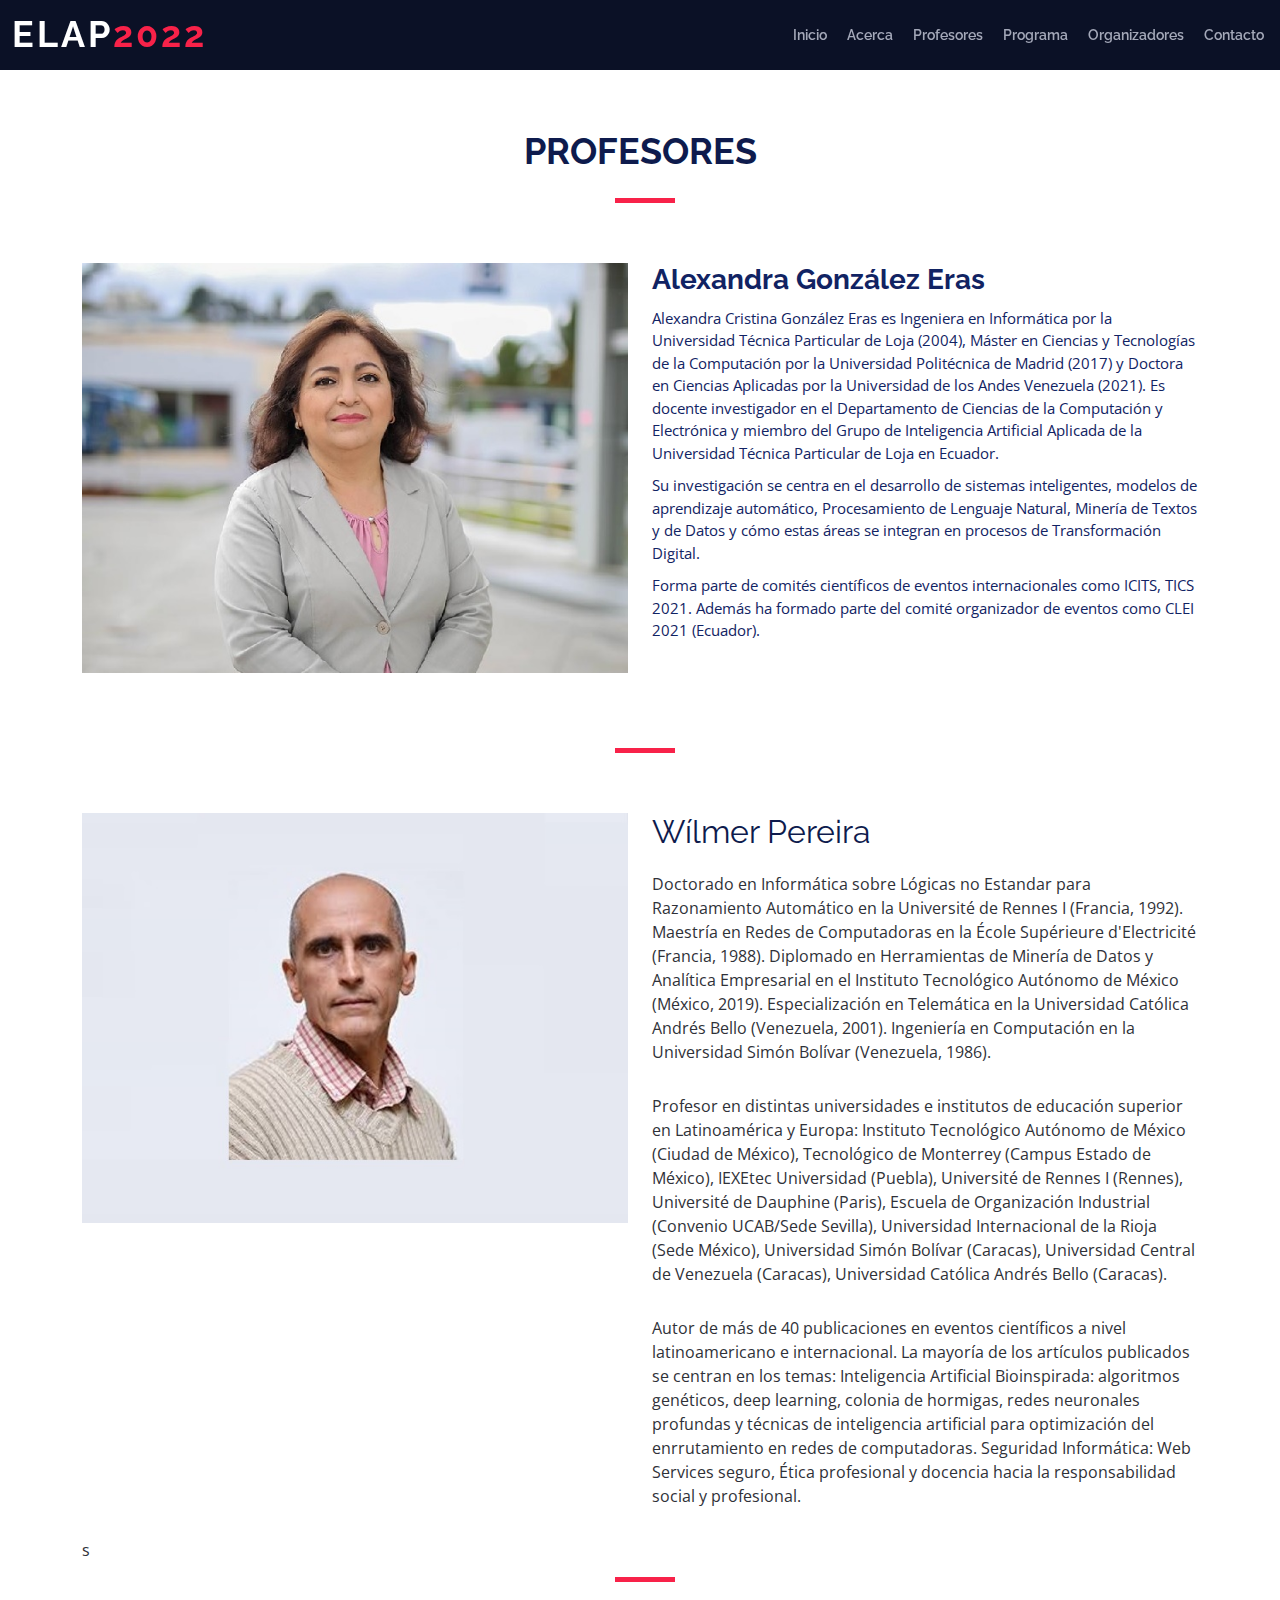
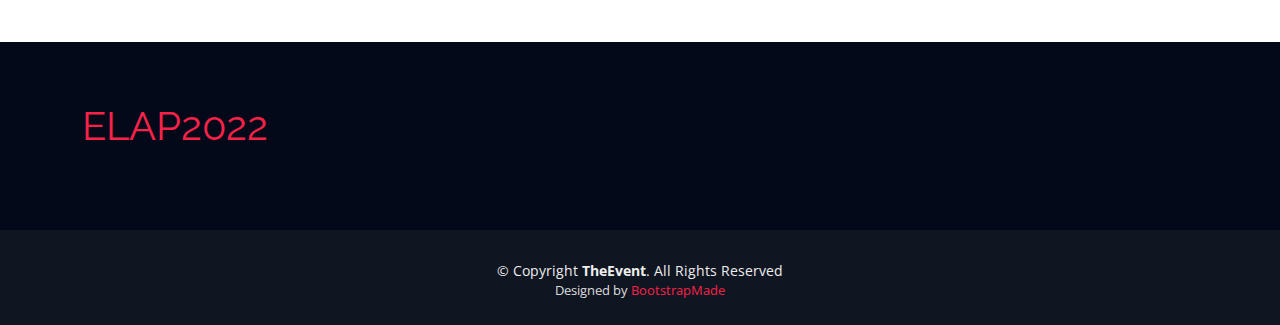
==== speaker-details.html @ 5626034c "Se agregan estilos, informaciones y recursos adicionales para el sitio" ====
<!DOCTYPE html>
<html lang="en">

<head>
  <meta charset="utf-8">
  <meta content="width=device-width, initial-scale=1.0" name="viewport">

  <title>ELAP 2022</title>
  <meta content="" name="description">
  <meta content="" name="keywords">

  <!-- Favicons -->
  <!-- <link href="assets/img/favicon.png" rel="icon">
  <link href="assets/img/apple-touch-icon.png" rel="apple-touch-icon"> -->

  <!-- Google Fonts -->
  <link href="https://fonts.googleapis.com/css?family=Open+Sans:300,300i,400,400i,700,700i|Raleway:300,400,500,700,800" rel="stylesheet">

  <!-- Vendor CSS Files -->
  <link href="assets/vendor/aos/aos.css" rel="stylesheet">
  <link href="assets/vendor/bootstrap/css/bootstrap.min.css" rel="stylesheet">
  <link href="assets/vendor/bootstrap-icons/bootstrap-icons.css" rel="stylesheet">
  <link href="assets/vendor/glightbox/css/glightbox.min.css" rel="stylesheet">
  <link href="assets/vendor/swiper/swiper-bundle.min.css" rel="stylesheet">

  <!-- Template Main CSS File -->
  <link href="assets/css/style.css" rel="stylesheet">

  <!-- =======================================================
  * Template Name: TheEvent - v4.7.0
  * Template URL: https://bootstrapmade.com/theevent-conference-event-bootstrap-template/
  * Author: BootstrapMade.com
  * License: https://bootstrapmade.com/license/
  ======================================================== -->
</head>

<body>

  <!-- ======= Header ======= -->
  <header id="header" class="d-flex align-items-center header-inner">
    <div class="container-fluid container-xxl d-flex align-items-center">

      <div id="logo" class="me-auto">
        <!-- Uncomment below if you prefer to use a text logo -->
        <h1><a href="index.html">ELAP<span>2022</span></a></h1>
        <!-- <a href="index.html" class="scrollto"><img src="assets/img/logo.png" alt="" title=""></a> -->
      </div>

      <nav id="navbar" class="navbar order-last order-lg-0">
        <ul>
          <li><a class="nav-link scrollto " href="index.html#hero">Inicio</a></li>
          <li><a class="nav-link scrollto" href="index.html#about">Acerca</a></li>
          <li><a class="nav-link scrollto" href="index.html#speakers">Profesores</a></li>
          <li><a class="nav-link scrollto" href="index.html#schedule">Programa</a></li>
          <!-- <li><a class="nav-link scrollto" href="#venue">Venue</a></li>
          <li><a class="nav-link scrollto" href="#hotels">Hotels</a></li>
          <li><a class="nav-link scrollto" href="#gallery">Gallery</a></li> -->
          <li><a class="nav-link scrollto" href="index.html#supporters">Organizadores</a></li>
          <!-- <li class="dropdown"><a href="#"><span>Drop Down</span> <i class="bi bi-chevron-down"></i></a>
          <ul>
            <li><a href="#">Drop Down 1</a></li>
            <li class="dropdown"><a href="#"><span>Deep Drop Down</span> <i class="bi bi-chevron-right"></i></a>
              <ul>
                <li><a href="#">Deep Drop Down 1</a></li>
                <li><a href="#">Deep Drop Down 2</a></li>
                <li><a href="#">Deep Drop Down 3</a></li>
                <li><a href="#">Deep Drop Down 4</a></li>
                <li><a href="#">Deep Drop Down 5</a></li>
              </ul>
            </li>
            <li><a href="#">Drop Down 2</a></li>
            <li><a href="#">Drop Down 3</a></li>
            <li><a href="#">Drop Down 4</a></li>
          </ul>
        </li> -->
          <li><a class="nav-link scrollto" href="index.html#contact">Contacto</a></li>
        </ul>
        <i class="bi bi-list mobile-nav-toggle"></i>
      </nav><!-- .navbar -->
      <!-- <a class="buy-tickets scrollto" href="#buy-tickets">Buy Tickets</a> -->

    </div>
  </header><!-- End Header -->

  <main id="main" class="main-page">

    <!-- ======= Speaker Details Sectionn ======= -->
    <section id="speakers-details">
      <div class="container">
        <div class="section-header">
          <h2>Profesores</h2>
          <!-- <p>Praesentium ut qui possimus sapiente nulla.</p> -->
        </div>
      
        <div class="row">
          <div class="col-md-6">
            <img src="assets/img/speakers/1.jpg" alt="Speaker 1" class="img-fluid">
          </div>
          <div class="col-md-6">
            <div class="details">
              <h2>Alexandra González Eras</h2>
              <!-- <div class="social">
                <a href=""><i class="bi bi-twitter"></i></a>
                <a href=""><i class="bi bi-facebook"></i></a>
                <a href=""><i class="bi bi-instagram"></i></a>
                <a href=""><i class="bi bi-linkedin"></i></a>
              </div> -->
              <p>Alexandra Cristina González Eras es Ingeniera en Informática por la Universidad Técnica Particular de Loja (2004), Máster en Ciencias y Tecnologías de la Computación por la Universidad Politécnica de Madrid (2017) y Doctora en Ciencias Aplicadas por la Universidad de los Andes Venezuela (2021). Es docente investigador en el Departamento de Ciencias de la Computación y Electrónica y miembro del Grupo de Inteligencia Artificial Aplicada de la Universidad Técnica Particular de Loja en Ecuador.  </p>

              <p>Su investigación se centra en el desarrollo de sistemas inteligentes, modelos de aprendizaje automático, Procesamiento de Lenguaje Natural, Minería de Textos y de Datos y cómo estas áreas se integran en procesos de Transformación Digital.</p>

              <p>Forma parte de comités científicos de eventos internacionales como ICITS, TICS 2021. Además ha formado parte del comité organizador de eventos como CLEI 2021 (Ecuador).</p>
            </div>
          </div>

        </div>
      </div>

    </section>

    <!-- ======= Speaker Details Sectionn ======= -->
    <section id="speakers-details2">
      <div class="container">
        <div class="section-header">
          <!-- <h2>Profesores</h2> -->
          <!-- <p>Praesentium ut qui possimus sapiente nulla.</p> -->
        </div>

        <div class="row">
          <div class="col-md-6">
            <img src="assets/img/speakers/2.jpg" alt="Speaker 1" class="img-fluid">
          </div>

          <div class="col-md-6">
            <div class="details">
              <h2>Wílmer Pereira</h2>
              <!-- <div class="social">
                <a href=""><i class="bi bi-twitter"></i></a>
                <a href=""><i class="bi bi-facebook"></i></a>
                <a href=""><i class="bi bi-instagram"></i></a>
                <a href=""><i class="bi bi-linkedin"></i></a>
              </div> -->
              <p>Doctorado en Informática sobre Lógicas no Estandar para Razonamiento Automático en la Université de Rennes I (Francia, 1992). Maestría en Redes de Computadoras en la École Supérieure d'Electricité (Francia, 1988). Diplomado en Herramientas de Minería de Datos y Analítica Empresarial en el Instituto Tecnológico Autónomo de México (México, 2019). Especialización en Telemática en la Universidad Católica Andrés Bello (Venezuela, 2001). Ingeniería en Computación en la Universidad Simón Bolívar (Venezuela, 1986). </p>

              <p>Profesor en distintas universidades e institutos de educación superior en Latinoamérica y Europa: Instituto Tecnológico Autónomo de México (Ciudad de México), Tecnológico de Monterrey (Campus Estado de México), IEXEtec Universidad (Puebla), Université de Rennes I (Rennes),  Université de Dauphine (Paris), Escuela de Organización Industrial (Convenio UCAB/Sede Sevilla), Universidad Internacional de la Rioja (Sede México), Universidad Simón Bolívar (Caracas), Universidad Central de Venezuela (Caracas), Universidad Católica Andrés Bello (Caracas).</p>

              <p>Autor de más de 40 publicaciones en eventos científicos a nivel latinoamericano e internacional. La mayoría de los artículos publicados se centran en los temas: Inteligencia Artificial Bioinspirada: algoritmos genéticos, deep learning, colonia de hormigas, redes neuronales profundas y técnicas de inteligencia artificial para optimización del enrrutamiento en redes de computadoras.  Seguridad Informática: Web Services seguro, Ética profesional y docencia hacia la responsabilidad social y profesional.</p>
            </div>
          </div>

        </div>
      </div>

    </section>

    <section id="speakers-details3">
      <div class="container">
        <div class="section-header">s
          <!-- <h2>Profesores</h2> -->
          <!-- <p>Praesentium ut qui possimus sapiente nulla.</p> -->
        </div>
      </div>
    </section>

  </main><!-- End #main -->

  <!-- ======= Footer ======= -->
  <footer id="footer">
    <div class="footer-top">
      <div class="container">
        <div class="row">

          <div class="col-lg-3 col-md-6 footer-info">
            <h1><a href="index.html">ELAP<span>2022</span></a></h1>
            <!-- <p>In alias aperiam. Placeat tempore facere. Officiis voluptate ipsam vel eveniet est dolor et totam porro. Perspiciatis ad omnis fugit molestiae recusandae possimus. Aut consectetur id quis. In inventore consequatur ad voluptate cupiditate debitis accusamus repellat cumque.</p> -->
          </div>

          <!-- <div class="col-lg-3 col-md-6 footer-links">
            <h4>Useful Links</h4>
            <ul>
              <li><i class="bi bi-chevron-right"></i> <a href="#">Home</a></li>
              <li><i class="bi bi-chevron-right"></i> <a href="#">About us</a></li>
              <li><i class="bi bi-chevron-right"></i> <a href="#">Services</a></li>
              <li><i class="bi bi-chevron-right"></i> <a href="#">Terms of service</a></li>
              <li><i class="bi bi-chevron-right"></i> <a href="#">Privacy policy</a></li>
            </ul>
          </div>

          <div class="col-lg-3 col-md-6 footer-links">
            <h4>Useful Links</h4>
            <ul>
              <li><i class="bi bi-chevron-right"></i> <a href="#">Home</a></li>
              <li><i class="bi bi-chevron-right"></i> <a href="#">About us</a></li>
              <li><i class="bi bi-chevron-right"></i> <a href="#">Services</a></li>
              <li><i class="bi bi-chevron-right"></i> <a href="#">Terms of service</a></li>
              <li><i class="bi bi-chevron-right"></i> <a href="#">Privacy policy</a></li>
            </ul>
          </div>

          <div class="col-lg-3 col-md-6 footer-contact">
            <h4>Contact Us</h4>
            <p>
              A108 Adam Street <br>
              New York, NY 535022<br>
              United States <br>
              <strong>Phone:</strong> +1 5589 55488 55<br>
              <strong>Email:</strong> info@example.com<br>
            </p>

            <div class="social-links">
              <a href="#" class="twitter"><i class="bi bi-twitter"></i></a>
              <a href="#" class="facebook"><i class="bi bi-facebook"></i></a>
              <a href="#" class="instagram"><i class="bi bi-instagram"></i></a>
              <a href="#" class="google-plus"><i class="bi bi-instagram"></i></a>
              <a href="#" class="linkedin"><i class="bi bi-linkedin"></i></a>
            </div>

          </div> -->

        </div>
      </div>
    </div>

    <div class="container">
      <div class="copyright">
        &copy; Copyright <strong>TheEvent</strong>. All Rights Reserved
      </div>
      <div class="credits">
        <!--
        All the links in the footer should remain intact.
        You can delete the links only if you purchased the pro version.
        Licensing information: https://bootstrapmade.com/license/
        Purchase the pro version with working PHP/AJAX contact form: https://bootstrapmade.com/buy/?theme=TheEvent
      -->
        Designed by <a href="https://bootstrapmade.com/">BootstrapMade</a>
      </div>
    </div>
  </footer><!-- End  Footer -->

  <a href="#" class="back-to-top d-flex align-items-center justify-content-center"><i class="bi bi-arrow-up-short"></i></a>

  <!-- Vendor JS Files -->
  <script src="assets/vendor/aos/aos.js"></script>
  <script src="assets/vendor/bootstrap/js/bootstrap.bundle.min.js"></script>
  <script src="assets/vendor/glightbox/js/glightbox.min.js"></script>
  <script src="assets/vendor/swiper/swiper-bundle.min.js"></script>
  <script src="assets/vendor/php-email-form/validate.js"></script>

  <!-- Template Main JS File -->
  <script src="assets/js/main.js"></script>

</body>

</html>
---- assets/css/style.css ----
/**
* Template Name: TheEvent - v4.7.0
* Template URL: https://bootstrapmade.com/theevent-conference-event-bootstrap-template/
* Author: BootstrapMade.com
* License: https://bootstrapmade.com/license/
*/

/*--------------------------------------------------------------
# General
--------------------------------------------------------------*/
body {
  background: #fff;
  color: #2f3138;
  font-family: "Open Sans", sans-serif;
}

a {
  color: #f82249;
  text-decoration: none;
  transition: 0.5s;
}

a:hover, a:active, a:focus {
  color: #f8234a;
  outline: none;
  text-decoration: none;
}

p {
  padding: 0;
  margin: 0 0 30px 0;
}

h1, h2, h3, h4, h5, h6 {
  font-family: "Raleway", sans-serif;
  font-weight: 400;
  margin: 0 0 20px 0;
  padding: 0;
  color: #0e1b4d;
}

.main-page {
  margin-top: 70px;
}

/* Prelaoder */
#preloader {
  position: fixed;
  left: 0;
  top: 0;
  z-index: 999;
  width: 100%;
  height: 100%;
  overflow: visible;
  background: #fff url("../img/preloader.svg") no-repeat center center;
}

/*--------------------------------------------------------------
# Back to top button
--------------------------------------------------------------*/
.back-to-top {
  position: fixed;
  visibility: hidden;
  opacity: 0;
  right: 15px;
  bottom: 15px;
  z-index: 996;
  background: #f82249;
  width: 40px;
  height: 40px;
  border-radius: 50px;
  transition: all 0.4s;
}
.back-to-top i {
  font-size: 28px;
  color: #fff;
  line-height: 0;
}
.back-to-top:hover {
  background: #f94a6a;
  color: #fff;
}
.back-to-top.active {
  visibility: visible;
  opacity: 1;
}

/* Sections Header
--------------------------------*/
.section-header {
  margin-bottom: 60px;
  position: relative;
  padding-bottom: 20px;
}
.section-header::before {
  content: "";
  position: absolute;
  display: block;
  width: 60px;
  height: 5px;
  background: #f82249;
  bottom: 0;
  left: calc(50% - 25px);
}
.section-header h2 {
  font-size: 36px;
  text-transform: uppercase;
  text-align: center;
  font-weight: 700;
  margin-bottom: 10px;
}
.section-header p {
  text-align: center;
  padding: 0;
  margin: 0;
  font-size: 18px;
  font-weight: 500;
  color: #9195a2;
}

.section-with-bg {
  background-color: #f6f7fd;
}

/*--------------------------------------------------------------
# Header
--------------------------------------------------------------*/
#header {
  height: 90px;
  position: fixed;
  left: 0;
  top: 0;
  right: 0;
  transition: all 0.5s;
  z-index: 997;
}
#header.header-scrolled, #header.header-inner {
  background: rgba(6, 12, 34, 0.98);
  height: 70px;
}
#header #logo h1 {
  font-size: 36px;
  margin: 0;
  font-family: "Raleway", sans-serif;
  font-weight: 700;
  letter-spacing: 3px;
  text-transform: uppercase;
}
#header #logo h1 span {
  color: #f82249;
}
#header #logo h1 a, #header #logo h1 a:hover {
  color: #fff;
}
#header #logo img {
  padding: 0;
  margin: 0;
  max-height: 40px;
}
@media (max-width: 992px) {
  #header #logo img {
    max-height: 30px;
  }
}

/*--------------------------------------------------------------
# Buy Tickets
--------------------------------------------------------------*/
.buy-tickets {
  color: #fff;
  background: #f82249;
  padding: 7px 22px;
  margin: 0 0 0 15px;
  border-radius: 50px;
  border: 2px solid #f82249;
  transition: all ease-in-out 0.3s;
  font-weight: 500;
  line-height: 1;
  font-size: 13px;
  white-space: nowrap;
}
.buy-tickets:hover {
  background: none;
  color: #fff;
}
.buy-tickets:focus {
  color: #fff;
}
@media (max-width: 992px) {
  .buy-tickets {
    margin: 0 15px 0 0;
  }
}

/*--------------------------------------------------------------
# Navigation Menu
--------------------------------------------------------------*/
/**
* Desktop Navigation 
*/
.navbar {
  padding: 0;
}
.navbar ul {
  margin: 0;
  padding: 0;
  display: flex;
  list-style: none;
  align-items: center;
}
.navbar li {
  position: relative;
}
.navbar > ul > li {
  white-space: nowrap;
  padding: 10px 0 10px 12px;
}
.navbar a, .navbar a:focus {
  display: flex;
  align-items: center;
  justify-content: space-between;
  color: rgba(202, 206, 221, 0.8);
  font-family: "Raleway", sans-serif;
  font-weight: 600;
  font-size: 14px;
  white-space: nowrap;
  transition: 0.3s;
  position: relative;
  padding: 6px 4px;
}
.navbar a i, .navbar a:focus i {
  font-size: 12px;
  line-height: 0;
  margin-left: 5px;
}
.navbar > ul > li > a:before {
  content: "";
  position: absolute;
  width: 0;
  height: 2px;
  bottom: -6px;
  left: 0;
  background-color: #f82249;
  visibility: hidden;
  transition: all 0.3s ease-in-out 0s;
}
.navbar a:hover:before, .navbar li:hover > a:before, .navbar .active:before {
  visibility: visible;
  width: 100%;
}
.navbar a:hover, .navbar .active, .navbar .active:focus, .navbar li:hover > a {
  color: #fff;
}
.navbar .dropdown ul {
  display: block;
  position: absolute;
  left: 12px;
  top: calc(100% + 30px);
  margin: 0;
  padding: 10px 0;
  z-index: 99;
  opacity: 0;
  visibility: hidden;
  background: #fff;
  box-shadow: 0px 0px 30px rgba(127, 137, 161, 0.25);
  transition: 0.3s;
}
.navbar .dropdown ul li {
  min-width: 200px;
}
.navbar .dropdown ul a {
  padding: 10px 20px;
  font-size: 14px;
  text-transform: none;
  color: #060c22;
}
.navbar .dropdown ul a i {
  font-size: 12px;
}
.navbar .dropdown ul a:hover, .navbar .dropdown ul .active:hover, .navbar .dropdown ul li:hover > a {
  color: #f82249;
}
.navbar .dropdown:hover > ul {
  opacity: 1;
  top: 100%;
  visibility: visible;
}
.navbar .dropdown .dropdown ul {
  top: 0;
  left: calc(100% - 30px);
  visibility: hidden;
}
.navbar .dropdown .dropdown:hover > ul {
  opacity: 1;
  top: 0;
  left: 100%;
  visibility: visible;
}
@media (max-width: 1366px) {
  .navbar .dropdown .dropdown ul {
    left: -90%;
  }
  .navbar .dropdown .dropdown:hover > ul {
    left: -100%;
  }
}

/**
* Mobile Navigation 
*/
.mobile-nav-toggle {
  color: #fff;
  font-size: 28px;
  cursor: pointer;
  display: none;
  line-height: 0;
  transition: 0.5s;
}

@media (max-width: 991px) {
  .mobile-nav-toggle {
    display: block;
  }

  .navbar ul {
    display: none;
  }
}
.navbar-mobile {
  position: fixed;
  overflow: hidden;
  top: 0;
  right: 0;
  left: 0;
  bottom: 0;
  background: rgba(0, 0, 0, 0.9);
  transition: 0.3s;
  z-index: 999;
}
.navbar-mobile .mobile-nav-toggle {
  position: absolute;
  top: 15px;
  right: 15px;
}
.navbar-mobile ul {
  display: block;
  position: absolute;
  top: 55px;
  right: 15px;
  bottom: 15px;
  left: 15px;
  padding: 10px 0;
  background-color: #fff;
  overflow-y: auto;
  transition: 0.3s;
}
.navbar-mobile > ul > li {
  padding: 0;
}
.navbar-mobile a:hover:before, .navbar-mobile li:hover > a:before, .navbar-mobile .active:before {
  visibility: hidden;
}
.navbar-mobile a, .navbar-mobile a:focus {
  padding: 10px 20px;
  font-size: 15px;
  color: #060c22;
}
.navbar-mobile a:hover, .navbar-mobile .active, .navbar-mobile li:hover > a {
  color: #f82249;
}
.navbar-mobile .getstarted, .navbar-mobile .getstarted:focus {
  margin: 15px;
}
.navbar-mobile .dropdown ul {
  position: static;
  display: none;
  margin: 10px 20px;
  padding: 10px 0;
  z-index: 99;
  opacity: 1;
  visibility: visible;
  background: #fff;
  box-shadow: 0px 0px 30px rgba(127, 137, 161, 0.25);
}
.navbar-mobile .dropdown ul li {
  min-width: 200px;
}
.navbar-mobile .dropdown ul a {
  padding: 10px 20px;
}
.navbar-mobile .dropdown ul a i {
  font-size: 12px;
}
.navbar-mobile .dropdown ul a:hover, .navbar-mobile .dropdown ul .active:hover, .navbar-mobile .dropdown ul li:hover > a {
  color: #f82249;
}
.navbar-mobile .dropdown > .dropdown-active {
  display: block;
}

/*--------------------------------------------------------------
# Hero Section
--------------------------------------------------------------*/
#hero {
  width: 100%;
  height: 100vh;
  background: url(../img/hero-bg.jpg) top center;
  background-size: cover;
  overflow: hidden;
  position: relative;
}
@media (min-width: 1024px) {
  #hero {
    background-attachment: fixed;
  }
}
#hero:before {
  content: "";
  background: rgba(6, 12, 34, 0.8);
  position: absolute;
  bottom: 0;
  top: 0;
  left: 0;
  right: 0;
}
#hero .hero-container {
  position: absolute;
  bottom: 0;
  left: 0;
  top: 90px;
  right: 0;
  display: flex;
  justify-content: center;
  align-items: center;
  flex-direction: column;
  text-align: center;
  padding: 0 15px;
}
@media (max-width: 991px) {
  #hero .hero-container {
    top: 70px;
  }
}
#hero h1 {
  color: #fff;
  font-family: "Raleway", sans-serif;
  font-size: 56px;
  font-weight: 600;
  text-transform: uppercase;
}
#hero h1 span {
  color: #f82249;
}
@media (max-width: 991px) {
  #hero h1 {
    font-size: 34px;
  }
}
#hero p {
  color: #ebebeb;
  font-weight: 700;
  font-size: 20px;
}
@media (max-width: 991px) {
  #hero p {
    font-size: 16px;
  }
}
#hero .play-btn {
  width: 94px;
  height: 94px;
  background: radial-gradient(#f82249 50%, rgba(101, 111, 150, 0.15) 52%);
  border-radius: 50%;
  display: block;
  position: relative;
  overflow: hidden;
}
#hero .play-btn::after {
  content: "";
  position: absolute;
  left: 50%;
  top: 50%;
  transform: translateX(-40%) translateY(-50%);
  width: 0;
  height: 0;
  border-top: 10px solid transparent;
  border-bottom: 10px solid transparent;
  border-left: 15px solid #fff;
  z-index: 100;
  transition: all 400ms cubic-bezier(0.55, 0.055, 0.675, 0.19);
}
#hero .play-btn:before {
  content: "";
  position: absolute;
  width: 120px;
  height: 120px;
  -webkit-animation-delay: 0s;
  animation-delay: 0s;
  -webkit-animation: pulsate-btn 2s;
  animation: pulsate-btn 2s;
  -webkit-animation-direction: forwards;
  animation-direction: forwards;
  -webkit-animation-iteration-count: infinite;
  animation-iteration-count: infinite;
  -webkit-animation-timing-function: steps;
  animation-timing-function: steps;
  opacity: 1;
  border-radius: 50%;
  border: 2px solid rgba(163, 163, 163, 0.4);
  top: -15%;
  left: -15%;
  background: rgba(198, 16, 0, 0);
}
#hero .play-btn:hover::after {
  border-left: 15px solid #f82249;
  transform: scale(20);
}
#hero .play-btn:hover::before {
  content: "";
  position: absolute;
  left: 50%;
  top: 50%;
  transform: translateX(-40%) translateY(-50%);
  width: 0;
  height: 0;
  border: none;
  border-top: 10px solid transparent;
  border-bottom: 10px solid transparent;
  border-left: 15px solid #fff;
  z-index: 200;
  -webkit-animation: none;
  animation: none;
  border-radius: 0;
}
#hero .about-btn {
  font-family: "Raleway", sans-serif;
  font-weight: 500;
  font-size: 14px;
  letter-spacing: 1px;
  display: inline-block;
  padding: 12px 32px;
  border-radius: 50px;
  transition: 0.5s;
  line-height: 1;
  margin: 10px;
  color: #fff;
  -webkit-animation-delay: 0.8s;
  animation-delay: 0.8s;
  border: 2px solid #f82249;
}
#hero .about-btn:hover {
  background: #f82249;
  color: #fff;
}

@-webkit-keyframes pulsate-btn {
  0% {
    transform: scale(0.6, 0.6);
    opacity: 1;
  }
  100% {
    transform: scale(1, 1);
    opacity: 0;
  }
}

@keyframes pulsate-btn {
  0% {
    transform: scale(0.6, 0.6);
    opacity: 1;
  }
  100% {
    transform: scale(1, 1);
    opacity: 0;
  }
}
/*--------------------------------------------------------------
# About Section
--------------------------------------------------------------*/
#about {
  background: url("../img/about-bg.jpg");
  background-size: cover;
  overflow: hidden;
  position: relative;
  color: #fff;
  padding: 60px 0 40px 0;
}
@media (min-width: 1024px) {
  #about {
    background-attachment: fixed;
  }
}
#about:before {
  content: "";
  background: rgba(13, 20, 41, 0.8);
  position: absolute;
  bottom: 0;
  top: 0;
  left: 0;
  right: 0;
}
#about h2 {
  font-size: 36px;
  font-weight: bold;
  margin-bottom: 10px;
  color: #fff;
}
#about h3 {
  font-size: 18px;
  font-weight: bold;
  text-transform: uppercase;
  margin-bottom: 10px;
  color: #fff;
}
#about p {
  font-size: 14px;
  margin-bottom: 20px;
  color: #fff;
}

/*--------------------------------------------------------------
# Speakers Section
--------------------------------------------------------------*/
#speakers {
  padding: 60px 0 30px 0;
}
#speakers .speaker {
  position: relative;
  overflow: hidden;
  margin-bottom: 30px;
}
#speakers .speaker .details {
  background: rgba(6, 12, 34, 0.76);
  position: absolute;
  left: 0;
  bottom: -40px;
  right: 0;
  text-align: center;
  padding-top: 10px;
  transition: all 300ms cubic-bezier(0.645, 0.045, 0.355, 1);
}
#speakers .speaker .details h3 {
  color: #fff;
  font-size: 22px;
  font-weight: 600;
  margin-bottom: 5px;
}
#speakers .speaker .details p {
  color: #fff;
  font-size: 15px;
  margin-bottom: 10px;
  font-style: italic;
}
#speakers .speaker .details .social {
  height: 40px;
}
#speakers .speaker .details .social i {
  line-height: 0;
  margin: 0 2px;
}
#speakers .speaker .details a {
  color: #fff;
}
#speakers .speaker .details a:hover {
  color: #f82249;
}
#speakers .speaker:hover .details {
  bottom: 0;
}

#speakers-details {
  padding: 60px 0;
}
#speakers-details .details h2 {
  color: #112363;
  font-size: 28px;
  font-weight: 700;
  margin-bottom: 10px;
}
#speakers-details .details .social {
  margin-bottom: 15px;
}
#speakers-details .details .social a {
  background: #e9edfb;
  color: #112363;
  line-height: 1;
  display: inline-block;
  text-align: center;
  border-radius: 50%;
  width: 36px;
  height: 36px;
  display: inline-flex;
  align-items: center;
  justify-content: center;
}
#speakers-details .details .social a:hover {
  background: #f82249;
  color: #fff;
}
#speakers-details .details .social a i {
  font-size: 16px;
  line-height: 0;
}
#speakers-details .details p {
  color: #112363;
  font-size: 15px;
  margin-bottom: 10px;
}

/*--------------------------------------------------------------
# Schedule Section
--------------------------------------------------------------*/
#schedule {
  padding: 60px 0 60px 0;
}
#schedule .nav-tabs {
  text-align: center;
  margin: auto;
  display: block;
  border-bottom: 0;
  margin-bottom: 30px;
}
#schedule .nav-tabs li {
  display: inline-block;
  margin-bottom: 0;
}
#schedule .nav-tabs a {
  border: none;
  border-radius: 50px;
  font-weight: 600;
  background-color: #0e1b4d;
  color: #fff;
  padding: 10px 50px;
}
@media (max-width: 991px) {
  #schedule .nav-tabs a {
    padding: 8px 25px;
  }
}
@media (max-width: 767px) {
  #schedule .nav-tabs a {
    padding: 8px 20px;
  }
}
@media (max-width: 480px) {
  #schedule .nav-tabs a {
    padding: 8px 15px;
  }
}
#schedule .nav-tabs a.active {
  background-color: #f82249;
  color: #fff;
}
#schedule .sub-heading {
  text-align: center;
  font-size: 18px;
  font-style: italic;
  margin: 0 auto 30px auto;
}
@media (min-width: 991px) {
  #schedule .sub-heading {
    width: 75%;
  }
}
#schedule .tab-pane {
  transition: ease-in-out 0.2s;
}
#schedule .schedule-item {
  border-bottom: 1px solid #cad4f6;
  padding-top: 15px;
  padding-bottom: 15px;
  transition: background-color ease-in-out 0.3s;
}
#schedule .schedule-item:hover {
  background-color: #fff;
}
#schedule .schedule-item time {
  padding-bottom: 5px;
  display: inline-block;
}
#schedule .schedule-item .speaker {
  width: 60px;
  height: 60px;
  overflow: hidden;
  border-radius: 50%;
  float: left;
  margin: 0 10px 10px 0;
}
#schedule .schedule-item .speaker img {
  height: 100%;
  transform: translateX(-50%);
  margin-left: 50%;
  transition: all ease-in-out 0.3s;
}
#schedule .schedule-item h4 {
  font-size: 18px;
  font-weight: 600;
  margin-bottom: 5px;
}
#schedule .schedule-item h4 span {
  font-style: italic;
  color: #19328e;
  font-weight: normal;
  font-size: 16px;
}
#schedule .schedule-item p {
  font-style: italic;
  color: #152b79;
  margin-bottom: 0;
}

/*--------------------------------------------------------------
# Venue Section
--------------------------------------------------------------*/
#venue {
  padding: 60px 0;
}
#venue .container-fluid {
  margin-bottom: 3px;
}
#venue .venue-map iframe {
  width: 100%;
  height: 100%;
  min-height: 300px;
}
#venue .venue-info {
  background: url("../img/venue-info-bg.jpg") top center no-repeat;
  background-size: cover;
  position: relative;
  padding-top: 60px;
  padding-bottom: 60px;
}
#venue .venue-info:before {
  content: "";
  background: rgba(13, 20, 41, 0.8);
  position: absolute;
  bottom: 0;
  top: 0;
  left: 0;
  right: 0;
}
#venue .venue-info h3 {
  font-size: 36px;
  font-weight: 700;
  color: #fff;
}
@media (max-width: 574px) {
  #venue .venue-info h3 {
    font-size: 24px;
  }
}
#venue .venue-info p {
  color: #fff;
  margin-bottom: 0;
}
#venue .venue-gallery-container {
  padding-right: 12px;
}
#venue .venue-gallery {
  overflow: hidden;
  border-right: 3px solid #fff;
  border-bottom: 3px solid #fff;
}
#venue .venue-gallery img {
  transition: all ease-in-out 0.4s;
}
#venue .venue-gallery:hover img {
  transform: scale(1.1);
}

/*--------------------------------------------------------------
# Hotels Section
--------------------------------------------------------------*/
#hotels {
  padding: 60px 0;
}
#hotels .hotel {
  border: 1px solid #e0e5fa;
  background: #fff;
  margin-bottom: 30px;
}
#hotels .hotel:hover .hotel-img img {
  transform: scale(1.1);
}
#hotels .hotel-img {
  overflow: hidden;
  margin-bottom: 15px;
}
#hotels .hotel-img img {
  transition: 0.3s ease-in-out;
}
#hotels h3 {
  font-weight: 600;
  font-size: 20px;
  margin-bottom: 5px;
  padding: 0 20px;
}
#hotels a {
  color: #152b79;
}
#hotels a:hover {
  color: #f82249;
}
#hotels .stars {
  padding: 0 20px;
  margin-bottom: 5px;
}
#hotels .stars i {
  color: #ffc31d;
}
#hotels p {
  padding: 0 20px;
  margin-bottom: 20px;
  color: #060c22;
  font-style: italic;
  font-size: 15px;
}

/*--------------------------------------------------------------
# Gallery Section
--------------------------------------------------------------*/
#gallery {
  padding: 60px;
  overflow: hidden;
}
#gallery .swiper-pagination {
  margin-top: 20px;
  position: relative;
}
#gallery .swiper-pagination .swiper-pagination-bullet {
  width: 12px;
  height: 12px;
  background-color: #fff;
  opacity: 1;
  border: 1px solid #f82249;
}
#gallery .swiper-pagination .swiper-pagination-bullet-active {
  background-color: #f82249;
}
#gallery .swiper-slide-active {
  text-align: center;
}
@media (min-width: 992px) {
  #gallery .swiper-wrapper {
    padding: 40px 0;
  }
  #gallery .swiper-slide-active {
    border: 5px solid #f82249;
    padding: 4px;
    background: #fff;
    z-index: 1;
    transform: scale(1.15);
    margin-top: 6px;
  }
}

/*--------------------------------------------------------------
# Sponsors Section
--------------------------------------------------------------*/
#supporters {
  padding: 60px 0;
}
#supporters .supporters-wrap {
  border-top: 1px solid #e0e5fa;
  border-left: 1px solid #e0e5fa;
  margin-bottom: 30px;
}
#supporters .supporter-logo {
  padding: 30px;
  display: flex;
  justify-content: center;
  align-items: center;
  border-right: 1px solid #e0e5fa;
  border-bottom: 1px solid #e0e5fa;
  overflow: hidden;
  background: rgba(255, 255, 255, 0.5);
  height: 160px;
}
#supporters .supporter-logo:hover img {
  transform: scale(1.2);
}
#supporters img {
  transition: all 0.4s ease-in-out;
}

/*--------------------------------------------------------------
# F.A.Q Section
--------------------------------------------------------------*/
#faq {
  padding: 60px 0;
}
#faq .faq-list {
  padding: 0;
  list-style: none;
}
#faq .faq-list li {
  border-bottom: 1px solid #e9eaed;
  margin-bottom: 20px;
  padding-bottom: 20px;
}
#faq .faq-list .question {
  display: block;
  position: relative;
  font-family: #f82249;
  font-size: 18px;
  line-height: 24px;
  font-weight: 400;
  padding-left: 25px;
  cursor: pointer;
  color: #e0072f;
  transition: 0.3s;
}
#faq .faq-list i {
  font-size: 16px;
  position: absolute;
  left: 0;
  top: -2px;
}
#faq .faq-list p {
  margin-bottom: 0;
  padding: 10px 0 0 25px;
}
#faq .faq-list .icon-show {
  display: none;
}
#faq .faq-list .collapsed {
  color: black;
}
#faq .faq-list .collapsed:hover {
  color: #f82249;
}
#faq .faq-list .collapsed .icon-show {
  display: inline-block;
  transition: 0.6s;
}
#faq .faq-list .collapsed .icon-close {
  display: none;
  transition: 0.6s;
}

/*--------------------------------------------------------------
# Subscribe Section
--------------------------------------------------------------*/
#subscribe {
  padding: 60px;
  background: url(../img/subscribe-bg.jpg) center center no-repeat;
  background-size: cover;
  overflow: hidden;
  position: relative;
}
#subscribe:before {
  content: "";
  background: rgba(6, 12, 34, 0.6);
  position: absolute;
  bottom: 0;
  top: 0;
  left: 0;
  right: 0;
}
@media (min-width: 1024px) {
  #subscribe {
    background-attachment: fixed;
  }
}
#subscribe .section-header h2, #subscribe p {
  color: #fff;
}
#subscribe input {
  background: #fff;
  color: #060c22;
  border: 0;
  outline: none;
  margin: 0;
  padding: 9px 20px;
  border-radius: 50px;
  font-size: 14px;
}
@media (min-width: 767px) {
  #subscribe input {
    min-width: 400px;
  }
}
#subscribe button {
  border: 0;
  padding: 9px 25px;
  cursor: pointer;
  background: #f82249;
  color: #fff;
  transition: all 0.3s ease;
  outline: none;
  font-size: 14px;
  border-radius: 50px;
}
#subscribe button:hover {
  background: #e0072f;
}
@media (max-width: 460px) {
  #subscribe button {
    margin-top: 10px;
  }
}

/*--------------------------------------------------------------
# Buy Tickets Section
--------------------------------------------------------------*/
#buy-tickets {
  padding: 60px 0;
}
#buy-tickets .card {
  border: none;
  border-radius: 5px;
  transition: all 0.3s ease-in-out;
  box-shadow: 0 10px 25px 0 rgba(6, 12, 34, 0.1);
}
#buy-tickets .card:hover {
  box-shadow: 0 10px 35px 0 rgba(6, 12, 34, 0.2);
}
#buy-tickets .card hr {
  margin: 25px 0;
}
#buy-tickets .card .card-title {
  margin: 10px 0;
  font-size: 14px;
  letter-spacing: 1px;
  font-weight: bold;
}
#buy-tickets .card .card-price {
  font-size: 48px;
  margin: 0;
}
#buy-tickets .card ul li {
  margin-bottom: 20px;
}
#buy-tickets .card .text-muted {
  opacity: 0.7;
}
#buy-tickets .card .btn {
  font-size: 15px;
  border-radius: 50px;
  padding: 10px 40px;
  transition: all 0.2s;
  background-color: #f82249;
  border: 0;
  color: #fff;
}
#buy-tickets .card .btn:hover {
  background-color: #e0072f;
}
#buy-tickets #buy-ticket-modal input, #buy-tickets #buy-ticket-modal select {
  border-radius: 0;
}
#buy-tickets #buy-ticket-modal .btn {
  font-size: 15px;
  border-radius: 50px;
  padding: 10px 40px;
  transition: all 0.2s;
  background-color: #f82249;
  border: 0;
  color: #fff;
}
#buy-tickets #buy-ticket-modal .btn:hover {
  background-color: #e0072f;
}

/*--------------------------------------------------------------
# Contact Section
--------------------------------------------------------------*/
#contact {
  padding: 60px 0;
}
#contact .contact-info {
  margin-bottom: 20px;
  text-align: center;
}
#contact .contact-info i {
  font-size: 48px;
  display: inline-block;
  margin-bottom: 10px;
  color: #f82249;
}
#contact .contact-info address, #contact .contact-info p {
  margin-bottom: 0;
  color: #112363;
}
#contact .contact-info h3 {
  font-size: 18px;
  margin-bottom: 15px;
  font-weight: bold;
  text-transform: uppercase;
  color: #112363;
}
#contact .contact-info a {
  color: #4869df;
}
#contact .contact-info a:hover {
  color: #f82249;
}
#contact .contact-address, #contact .contact-phone, #contact .contact-email {
  margin-bottom: 20px;
}
@media (min-width: 768px) {
  #contact .contact-address, #contact .contact-phone, #contact .contact-email {
    padding: 20px 0;
  }
}
@media (min-width: 768px) {
  #contact .contact-phone {
    border-left: 1px solid #ddd;
    border-right: 1px solid #ddd;
  }
}
#contact .php-email-form .error-message {
  display: none;
  color: #fff;
  background: #ed3c0d;
  text-align: left;
  padding: 15px;
  font-weight: 600;
}
#contact .php-email-form .error-message br + br {
  margin-top: 25px;
}
#contact .php-email-form .sent-message {
  display: none;
  color: #fff;
  background: #18d26e;
  text-align: center;
  padding: 15px;
  font-weight: 600;
}
#contact .php-email-form .loading {
  display: none;
  background: #fff;
  text-align: center;
  padding: 15px;
}
#contact .php-email-form .loading:before {
  content: "";
  display: inline-block;
  border-radius: 50%;
  width: 24px;
  height: 24px;
  margin: 0 10px -6px 0;
  border: 3px solid #18d26e;
  border-top-color: #eee;
  -webkit-animation: animate-loading 1s linear infinite;
  animation: animate-loading 1s linear infinite;
}
#contact .php-email-form input, #contact .php-email-form textarea {
  border-radius: 0;
  box-shadow: none;
  font-size: 14px;
}
#contact .php-email-form input:focus, #contact .php-email-form textarea:focus {
  border-color: #f82249;
}
#contact .php-email-form input {
  padding: 10px 15px;
}
#contact .php-email-form textarea {
  padding: 12px 15px;
}
#contact .php-email-form button[type=submit] {
  background: #f82249;
  border: 0;
  padding: 10px 40px;
  color: #fff;
  transition: 0.4s;
  border-radius: 50px;
  cursor: pointer;
}
#contact .php-email-form button[type=submit]:hover {
  background: #e0072f;
}
@-webkit-keyframes animate-loading {
  0% {
    transform: rotate(0deg);
  }
  100% {
    transform: rotate(360deg);
  }
}
@keyframes animate-loading {
  0% {
    transform: rotate(0deg);
  }
  100% {
    transform: rotate(360deg);
  }
}

/*--------------------------------------------------------------
# Footer
--------------------------------------------------------------*/
#footer {
  background: #101522;
  padding: 0 0 25px 0;
  color: #eee;
  font-size: 14px;
}
#footer .footer-top {
  background: #040919;
  padding: 60px 0 30px 0;
}
#footer .footer-top .footer-info {
  margin-bottom: 30px;
}
#footer .footer-top .footer-info h3 {
  font-size: 26px;
  margin: 0 0 20px 0;
  padding: 2px 0 2px 0;
  line-height: 1;
  font-family: "Raleway", sans-serif;
  font-weight: 700;
  color: #fff;
}
#footer .footer-top .footer-info img {
  height: 40px;
  margin-bottom: 10px;
}
#footer .footer-top .footer-info p {
  font-size: 14px;
  line-height: 24px;
  margin-bottom: 0;
  font-family: "Raleway", sans-serif;
  color: #fff;
}
#footer .footer-top .social-links a {
  display: inline-block;
  background: #222636;
  color: #eee;
  line-height: 1;
  margin-right: 4px;
  border-radius: 50%;
  width: 36px;
  height: 36px;
  transition: 0.3s;
  display: inline-flex;
  align-items: center;
  justify-content: center;
}
#footer .footer-top .social-links a i {
  line-height: 0;
  font-size: 16px;
}
#footer .footer-top .social-links a:hover {
  background: #f82249;
  color: #fff;
}
#footer .footer-top h4 {
  font-size: 14px;
  font-weight: bold;
  color: #fff;
  text-transform: uppercase;
  position: relative;
  padding-bottom: 12px;
  border-bottom: 2px solid #f82249;
}
#footer .footer-top .footer-links {
  margin-bottom: 30px;
}
#footer .footer-top .footer-links ul {
  list-style: none;
  padding: 0;
  margin: 0;
}
#footer .footer-top .footer-links ul i {
  padding-right: 5px;
  color: #f82249;
  font-size: 18px;
}
#footer .footer-top .footer-links ul li {
  border-bottom: 1px solid #262c44;
  padding: 10px 0;
}
#footer .footer-top .footer-links ul li:first-child {
  padding-top: 0;
}
#footer .footer-top .footer-links ul a {
  color: #eee;
}
#footer .footer-top .footer-links ul a:hover {
  color: #f82249;
}
#footer .footer-top .footer-contact {
  margin-bottom: 30px;
}
#footer .footer-top .footer-contact p {
  line-height: 26px;
}
#footer .footer-top .footer-newsletter {
  margin-bottom: 30px;
}
#footer .footer-top .footer-newsletter input[type=email] {
  border: 0;
  padding: 6px 8px;
  width: 65%;
}
#footer .footer-top .footer-newsletter input[type=submit] {
  background: #f82249;
  border: 0;
  width: 35%;
  padding: 6px 0;
  text-align: center;
  color: #fff;
  transition: 0.3s;
  cursor: pointer;
}
#footer .footer-top .footer-newsletter input[type=submit]:hover {
  background: #e0072f;
}
#footer .copyright {
  text-align: center;
  padding-top: 30px;
}
#footer .credits {
  text-align: center;
  font-size: 13px;
  color: #ddd;
}




.bg-light-gray {
  background-color: #f7f7f7;
}
.table-bordered thead td, .table-bordered thead th {
  border-bottom-width: 2px;
}
.table thead th {
  vertical-align: bottom;
  border-bottom: 2px solid #dee2e6;
}
.table-bordered td, .table-bordered th {
  border: 1px solid #dee2e6;
}


.bg-sky.box-shadow {
  box-shadow: 0px 5px 0px 0px #00a2a7
}

.bg-orange.box-shadow {
  box-shadow: 0px 5px 0px 0px #af4305
}

.bg-green.box-shadow {
  box-shadow: 0px 5px 0px 0px #4ca520
}

.bg-yellow.box-shadow {
  box-shadow: 0px 5px 0px 0px #dcbf02
}

.bg-pink.box-shadow {
  box-shadow: 0px 5px 0px 0px #e82d8b
}

.bg-purple.box-shadow {
  box-shadow: 0px 5px 0px 0px #8343e8
}

.bg-lightred.box-shadow {
  box-shadow: 0px 5px 0px 0px #d84213
}


.bg-sky {
  /* background-color: #02c2c7 */
  background-color: #9195A2
 
}

.bg-orange {
  background-color: #e95601
}

.bg-green {
  /* background-color: #5bbd2a */
  background-color: #0E1B4D
}

.bg-yellow {
  /* background-color: #f0d001 */
  background-color: #f82249
}

.bg-pink {
  background-color: #ff48a4
}

.bg-purple {
  background-color: #9d60ff
}

.bg-lightred {
  background-color: #ff5722
}

.padding-15px-lr {
  padding-left: 15px;
  padding-right: 15px;
}
.padding-5px-tb {
  padding-top: 5px;
  padding-bottom: 5px;
}
.margin-10px-bottom {
  margin-bottom: 10px;
}
.border-radius-5 {
  border-radius: 5px;
}

.margin-10px-top {
  margin-top: 10px;
}
.font-size14 {
  font-size: 14px;
}

.text-light-gray {
  color: #d6d5d5;
}
.font-size13 {
  font-size: 13px;
}

.table-bordered td, .table-bordered th {
  border: 1px solid #dee2e6;
}
.table td, .table th {
  padding: .75rem;
  vertical-align: top;
  border-top: 1px solid #dee2e6;
}
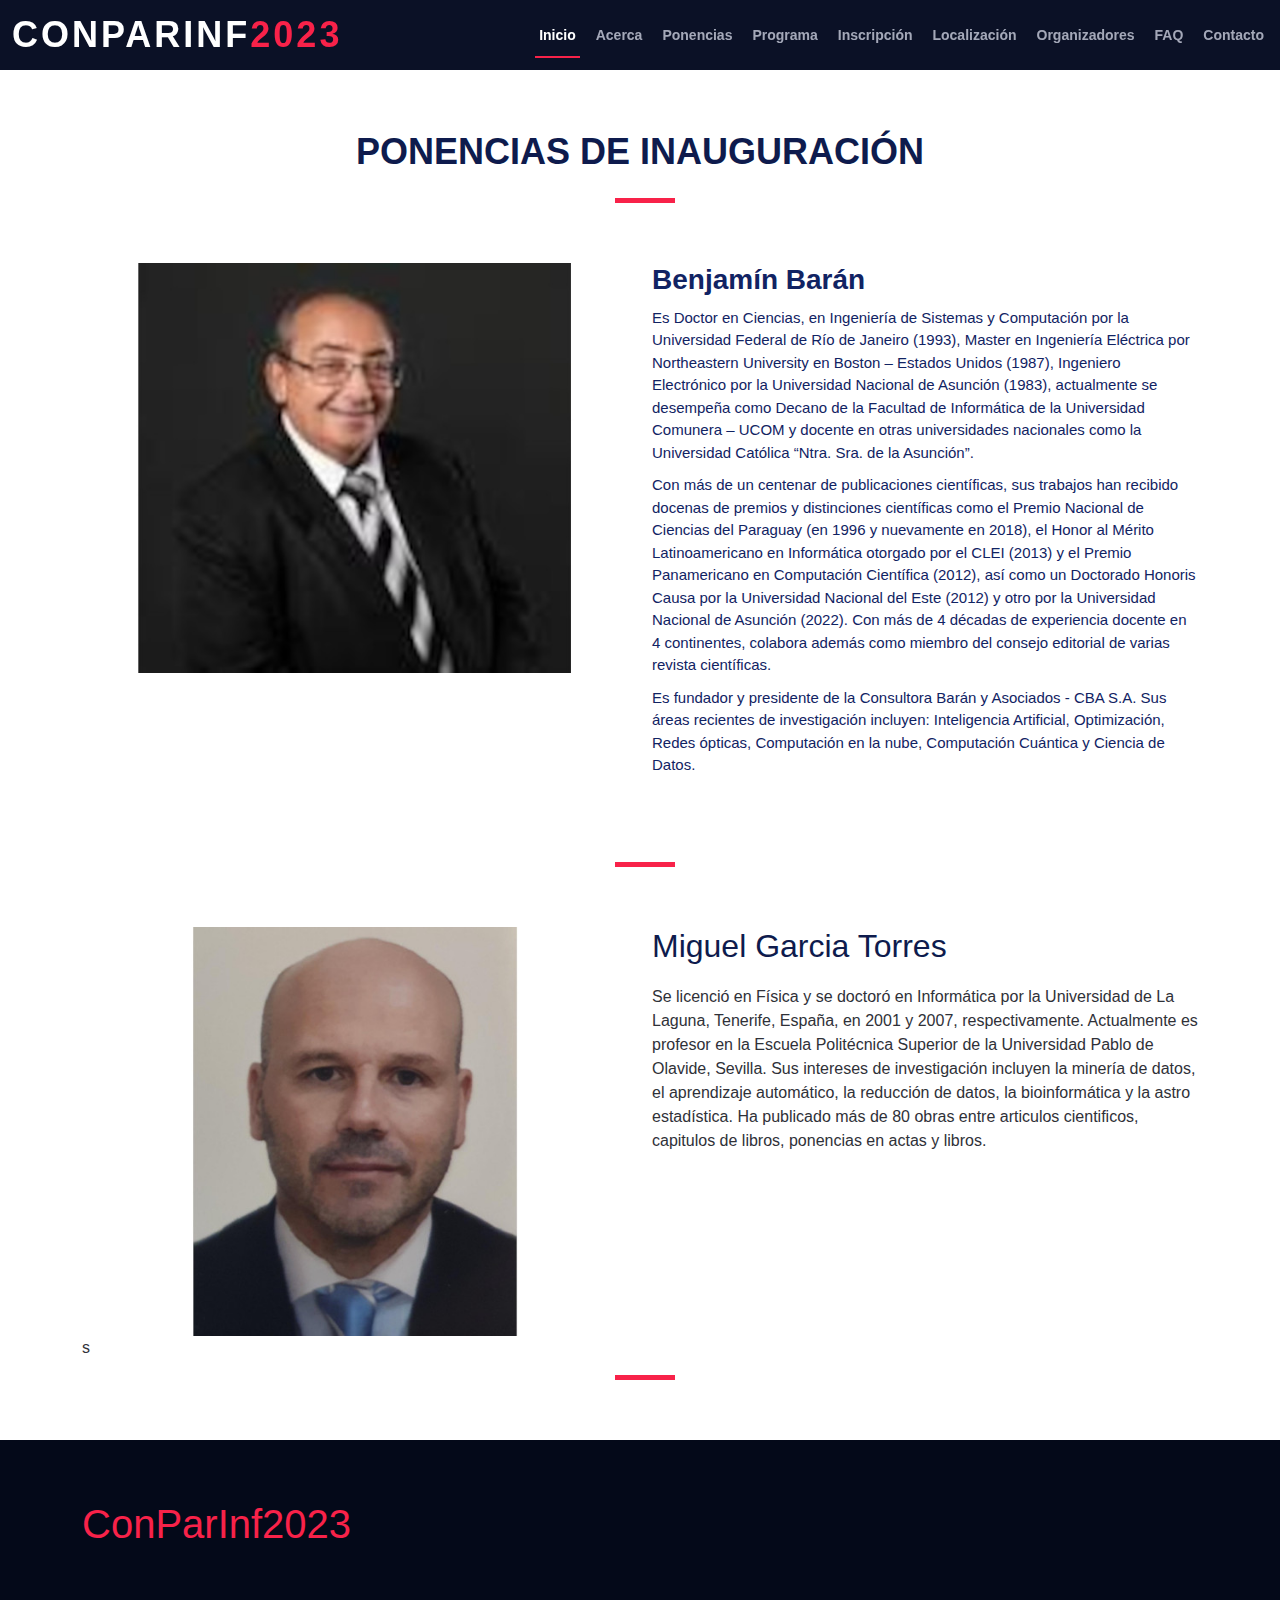
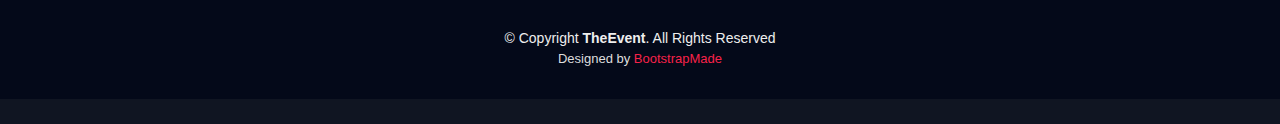
==== commit 992a666d: "Se ajustan datos de las ponencias" ====
--- a/speaker-details.html
+++ b/speaker-details.html
@@ -1,29 +1,23 @@
 <!DOCTYPE html>
-<html lang="en">
+<html lang="es">
 
 <head>
   <meta charset="utf-8">
   <meta content="width=device-width, initial-scale=1.0" name="viewport">
 
-  <title>ELAP 2022</title>
-  <meta content="" name="description">
-  <meta content="" name="keywords">
+  <title>ConParInf 2023</title>
+  <meta content="Congreso sobre Inteligencia Artifial y otras ramas de la Informática en Paraguay" name="description">
+  <meta content="Paraguay,congreso,paraguayo,IA,Inteligencia Artificial,Informática" name="keywords">
 
-  <!-- Favicons -->
-  <!-- <link href="assets/img/favicon.png" rel="icon">
-  <link href="assets/img/apple-touch-icon.png" rel="apple-touch-icon"> -->
+  <link href="./favicon.ico" rel="icon">
 
-  <!-- Google Fonts -->
-  <link href="https://fonts.googleapis.com/css?family=Open+Sans:300,300i,400,400i,700,700i|Raleway:300,400,500,700,800" rel="stylesheet">
 
-  <!-- Vendor CSS Files -->
   <link href="assets/vendor/aos/aos.css" rel="stylesheet">
   <link href="assets/vendor/bootstrap/css/bootstrap.min.css" rel="stylesheet">
   <link href="assets/vendor/bootstrap-icons/bootstrap-icons.css" rel="stylesheet">
   <link href="assets/vendor/glightbox/css/glightbox.min.css" rel="stylesheet">
   <link href="assets/vendor/swiper/swiper-bundle.min.css" rel="stylesheet">
 
-  <!-- Template Main CSS File -->
   <link href="assets/css/style.css" rel="stylesheet">
 
   <!-- =======================================================
@@ -36,60 +30,38 @@
 
 <body>
 
-  <!-- ======= Header ======= -->
   <header id="header" class="d-flex align-items-center header-inner">
     <div class="container-fluid container-xxl d-flex align-items-center">
 
-      <div id="logo" class="me-auto">
-        <!-- Uncomment below if you prefer to use a text logo -->
-        <h1><a href="index.html">ELAP<span>2022</span></a></h1>
-        <!-- <a href="index.html" class="scrollto"><img src="assets/img/logo.png" alt="" title=""></a> -->
+      <div id="logo" class="me-auto">        
+        <h1><a href="index.html">ConParInf<span>2023</span></a></h1>
+        
       </div>
 
       <nav id="navbar" class="navbar order-last order-lg-0">
         <ul>
-          <li><a class="nav-link scrollto " href="index.html#hero">Inicio</a></li>
+          <li><a class="nav-link scrollto active" href="index.html">Inicio</a></li>
           <li><a class="nav-link scrollto" href="index.html#about">Acerca</a></li>
-          <li><a class="nav-link scrollto" href="index.html#speakers">Profesores</a></li>
+          <li><a class="nav-link scrollto" href="index.html#speakers">Ponencias</a></li>
           <li><a class="nav-link scrollto" href="index.html#schedule">Programa</a></li>
-          <!-- <li><a class="nav-link scrollto" href="#venue">Venue</a></li>
-          <li><a class="nav-link scrollto" href="#hotels">Hotels</a></li>
-          <li><a class="nav-link scrollto" href="#gallery">Gallery</a></li> -->
+          <li><a class="nav-link scrollto" href="index.html#inscripcion">Inscripci&oacute;n</a></li>
+	  <li><a class="nav-link scrollto" href="index.html#venue">Localizaci&oacute;n</a></li>
           <li><a class="nav-link scrollto" href="index.html#supporters">Organizadores</a></li>
-          <!-- <li class="dropdown"><a href="#"><span>Drop Down</span> <i class="bi bi-chevron-down"></i></a>
-          <ul>
-            <li><a href="#">Drop Down 1</a></li>
-            <li class="dropdown"><a href="#"><span>Deep Drop Down</span> <i class="bi bi-chevron-right"></i></a>
-              <ul>
-                <li><a href="#">Deep Drop Down 1</a></li>
-                <li><a href="#">Deep Drop Down 2</a></li>
-                <li><a href="#">Deep Drop Down 3</a></li>
-                <li><a href="#">Deep Drop Down 4</a></li>
-                <li><a href="#">Deep Drop Down 5</a></li>
-              </ul>
-            </li>
-            <li><a href="#">Drop Down 2</a></li>
-            <li><a href="#">Drop Down 3</a></li>
-            <li><a href="#">Drop Down 4</a></li>
-          </ul>
-        </li> -->
+          <li><a class="nav-link scrollto" href="index.html#faq">FAQ</a></li>
           <li><a class="nav-link scrollto" href="index.html#contact">Contacto</a></li>
         </ul>
         <i class="bi bi-list mobile-nav-toggle"></i>
-      </nav><!-- .navbar -->
-      <!-- <a class="buy-tickets scrollto" href="#buy-tickets">Buy Tickets</a> -->
-
+      </nav>
+      
     </div>
-  </header><!-- End Header -->
+  </header>
 
   <main id="main" class="main-page">
 
-    <!-- ======= Speaker Details Sectionn ======= -->
     <section id="speakers-details">
       <div class="container">
         <div class="section-header">
-          <h2>Profesores</h2>
-          <!-- <p>Praesentium ut qui possimus sapiente nulla.</p> -->
+          <h2>Ponencias de Inauguración</h2>
         </div>
       
         <div class="row">
@@ -98,18 +70,13 @@
           </div>
           <div class="col-md-6">
             <div class="details">
-              <h2>Alexandra González Eras</h2>
-              <!-- <div class="social">
-                <a href=""><i class="bi bi-twitter"></i></a>
-                <a href=""><i class="bi bi-facebook"></i></a>
-                <a href=""><i class="bi bi-instagram"></i></a>
-                <a href=""><i class="bi bi-linkedin"></i></a>
-              </div> -->
-              <p>Alexandra Cristina González Eras es Ingeniera en Informática por la Universidad Técnica Particular de Loja (2004), Máster en Ciencias y Tecnologías de la Computación por la Universidad Politécnica de Madrid (2017) y Doctora en Ciencias Aplicadas por la Universidad de los Andes Venezuela (2021). Es docente investigador en el Departamento de Ciencias de la Computación y Electrónica y miembro del Grupo de Inteligencia Artificial Aplicada de la Universidad Técnica Particular de Loja en Ecuador.  </p>
-
-              <p>Su investigación se centra en el desarrollo de sistemas inteligentes, modelos de aprendizaje automático, Procesamiento de Lenguaje Natural, Minería de Textos y de Datos y cómo estas áreas se integran en procesos de Transformación Digital.</p>
-
-              <p>Forma parte de comités científicos de eventos internacionales como ICITS, TICS 2021. Además ha formado parte del comité organizador de eventos como CLEI 2021 (Ecuador).</p>
+              <h2>Benjam&iacute;n Bar&aacute;n</h2>              
+              <p>Es Doctor en Ciencias, en Ingeniería de Sistemas y Computación por la Universidad Federal de Río de Janeiro (1993), Master en Ingeniería Eléctrica por Northeastern University en Boston – Estados Unidos (1987), Ingeniero Electrónico por la Universidad Nacional de Asunción (1983), actualmente se desempeña como Decano de la Facultad de Informática de la Universidad Comunera – UCOM y docente en otras universidades nacionales como la Universidad Católica “Ntra. Sra. de la Asunción”.</p>
+              
+              <p>Con más de un centenar de publicaciones científicas, sus trabajos han recibido docenas de premios y distinciones científicas como el Premio Nacional de Ciencias del Paraguay (en 1996 y nuevamente en 2018), el Honor al Mérito Latinoamericano en Informática otorgado por el CLEI (2013) y el Premio Panamericano en Computación Científica (2012), así como un Doctorado Honoris Causa por la Universidad Nacional del Este (2012) y otro por la Universidad Nacional de Asunción (2022). Con más de 4 décadas de experiencia docente en 4 continentes, colabora además como miembro del consejo editorial de varias revista científicas.</p>
+              
+              <p>Es fundador y presidente de la Consultora Barán y Asociados -  CBA S.A.
+Sus áreas recientes de investigación incluyen: Inteligencia Artificial, Optimización, Redes ópticas, Computación en la nube, Computación Cuántica y Ciencia de Datos.</p>
             </div>
           </div>
 
@@ -118,12 +85,10 @@
 
     </section>
 
-    <!-- ======= Speaker Details Sectionn ======= -->
     <section id="speakers-details2">
       <div class="container">
         <div class="section-header">
-          <!-- <h2>Profesores</h2> -->
-          <!-- <p>Praesentium ut qui possimus sapiente nulla.</p> -->
+
         </div>
 
         <div class="row">
@@ -133,18 +98,8 @@
 
           <div class="col-md-6">
             <div class="details">
-              <h2>Wílmer Pereira</h2>
-              <!-- <div class="social">
-                <a href=""><i class="bi bi-twitter"></i></a>
-                <a href=""><i class="bi bi-facebook"></i></a>
-                <a href=""><i class="bi bi-instagram"></i></a>
-                <a href=""><i class="bi bi-linkedin"></i></a>
-              </div> -->
-              <p>Doctorado en Informática sobre Lógicas no Estandar para Razonamiento Automático en la Université de Rennes I (Francia, 1992). Maestría en Redes de Computadoras en la École Supérieure d'Electricité (Francia, 1988). Diplomado en Herramientas de Minería de Datos y Analítica Empresarial en el Instituto Tecnológico Autónomo de México (México, 2019). Especialización en Telemática en la Universidad Católica Andrés Bello (Venezuela, 2001). Ingeniería en Computación en la Universidad Simón Bolívar (Venezuela, 1986). </p>
-
-              <p>Profesor en distintas universidades e institutos de educación superior en Latinoamérica y Europa: Instituto Tecnológico Autónomo de México (Ciudad de México), Tecnológico de Monterrey (Campus Estado de México), IEXEtec Universidad (Puebla), Université de Rennes I (Rennes),  Université de Dauphine (Paris), Escuela de Organización Industrial (Convenio UCAB/Sede Sevilla), Universidad Internacional de la Rioja (Sede México), Universidad Simón Bolívar (Caracas), Universidad Central de Venezuela (Caracas), Universidad Católica Andrés Bello (Caracas).</p>
-
-              <p>Autor de más de 40 publicaciones en eventos científicos a nivel latinoamericano e internacional. La mayoría de los artículos publicados se centran en los temas: Inteligencia Artificial Bioinspirada: algoritmos genéticos, deep learning, colonia de hormigas, redes neuronales profundas y técnicas de inteligencia artificial para optimización del enrrutamiento en redes de computadoras.  Seguridad Informática: Web Services seguro, Ética profesional y docencia hacia la responsabilidad social y profesional.</p>
+              <h2>Miguel Garcia Torres</h2>             
+              <p>Se licenció en Física y se doctoró en Informática por la Universidad de La Laguna, Tenerife, España, en 2001 y 2007, respectivamente. Actualmente es profesor en la Escuela Politécnica Superior de la Universidad Pablo de Olavide, Sevilla. Sus intereses de investigación incluyen la minería de datos, el aprendizaje automático, la reducción de datos, la bioinformática y la astro estadística. Ha publicado más de 80 obras entre articulos cientificos, capitulos de libros, ponencias en actas y libros.</p>
             </div>
           </div>
 
@@ -155,67 +110,19 @@
 
     <section id="speakers-details3">
       <div class="container">
-        <div class="section-header">s
-          <!-- <h2>Profesores</h2> -->
-          <!-- <p>Praesentium ut qui possimus sapiente nulla.</p> -->
+        <div class="section-header">s          
         </div>
       </div>
     </section>
 
-  </main><!-- End #main -->
-
-  <!-- ======= Footer ======= -->
+  </main>
   <footer id="footer">
     <div class="footer-top">
       <div class="container">
         <div class="row">
 
           <div class="col-lg-3 col-md-6 footer-info">
-            <h1><a href="index.html">ELAP<span>2022</span></a></h1>
-            <!-- <p>In alias aperiam. Placeat tempore facere. Officiis voluptate ipsam vel eveniet est dolor et totam porro. Perspiciatis ad omnis fugit molestiae recusandae possimus. Aut consectetur id quis. In inventore consequatur ad voluptate cupiditate debitis accusamus repellat cumque.</p> -->
-          </div>
-
-          <!-- <div class="col-lg-3 col-md-6 footer-links">
-            <h4>Useful Links</h4>
-            <ul>
-              <li><i class="bi bi-chevron-right"></i> <a href="#">Home</a></li>
-              <li><i class="bi bi-chevron-right"></i> <a href="#">About us</a></li>
-              <li><i class="bi bi-chevron-right"></i> <a href="#">Services</a></li>
-              <li><i class="bi bi-chevron-right"></i> <a href="#">Terms of service</a></li>
-              <li><i class="bi bi-chevron-right"></i> <a href="#">Privacy policy</a></li>
-            </ul>
-          </div>
-
-          <div class="col-lg-3 col-md-6 footer-links">
-            <h4>Useful Links</h4>
-            <ul>
-              <li><i class="bi bi-chevron-right"></i> <a href="#">Home</a></li>
-              <li><i class="bi bi-chevron-right"></i> <a href="#">About us</a></li>
-              <li><i class="bi bi-chevron-right"></i> <a href="#">Services</a></li>
-              <li><i class="bi bi-chevron-right"></i> <a href="#">Terms of service</a></li>
-              <li><i class="bi bi-chevron-right"></i> <a href="#">Privacy policy</a></li>
-            </ul>
-          </div>
-
-          <div class="col-lg-3 col-md-6 footer-contact">
-            <h4>Contact Us</h4>
-            <p>
-              A108 Adam Street <br>
-              New York, NY 535022<br>
-              United States <br>
-              <strong>Phone:</strong> +1 5589 55488 55<br>
-              <strong>Email:</strong> info@example.com<br>
-            </p>
-
-            <div class="social-links">
-              <a href="#" class="twitter"><i class="bi bi-twitter"></i></a>
-              <a href="#" class="facebook"><i class="bi bi-facebook"></i></a>
-              <a href="#" class="instagram"><i class="bi bi-instagram"></i></a>
-              <a href="#" class="google-plus"><i class="bi bi-instagram"></i></a>
-              <a href="#" class="linkedin"><i class="bi bi-linkedin"></i></a>
-            </div>
-
-          </div> -->
+            <h1><a href="index.html">ConParInf<span>2023</span></a></h1>           
 
         </div>
       </div>
@@ -235,20 +142,18 @@
         Designed by <a href="https://bootstrapmade.com/">BootstrapMade</a>
       </div>
     </div>
-  </footer><!-- End  Footer -->
 
   <a href="#" class="back-to-top d-flex align-items-center justify-content-center"><i class="bi bi-arrow-up-short"></i></a>
 
-  <!-- Vendor JS Files -->
+
   <script src="assets/vendor/aos/aos.js"></script>
   <script src="assets/vendor/bootstrap/js/bootstrap.bundle.min.js"></script>
   <script src="assets/vendor/glightbox/js/glightbox.min.js"></script>
   <script src="assets/vendor/swiper/swiper-bundle.min.js"></script>
   <script src="assets/vendor/php-email-form/validate.js"></script>
 
-  <!-- Template Main JS File -->
   <script src="assets/js/main.js"></script>
 
 </body>
 
-</html>+</html>
--- a/assets/css/style.css
+++ b/assets/css/style.css
@@ -5,9 +5,6 @@
 * License: https://bootstrapmade.com/license/
 */
 
-/*--------------------------------------------------------------
-# General
---------------------------------------------------------------*/
 body {
   background: #fff;
   color: #2f3138;
@@ -404,7 +401,7 @@
 #hero {
   width: 100%;
   height: 100vh;
-  background: url(../img/hero-bg.jpg) top center;
+  background: url(../img/hero-bg.png) top center;
   background-size: cover;
   overflow: hidden;
   position: relative;
@@ -868,91 +865,7 @@
   transform: scale(1.1);
 }
 
-/*--------------------------------------------------------------
-# Hotels Section
---------------------------------------------------------------*/
-#hotels {
-  padding: 60px 0;
-}
-#hotels .hotel {
-  border: 1px solid #e0e5fa;
-  background: #fff;
-  margin-bottom: 30px;
-}
-#hotels .hotel:hover .hotel-img img {
-  transform: scale(1.1);
-}
-#hotels .hotel-img {
-  overflow: hidden;
-  margin-bottom: 15px;
-}
-#hotels .hotel-img img {
-  transition: 0.3s ease-in-out;
-}
-#hotels h3 {
-  font-weight: 600;
-  font-size: 20px;
-  margin-bottom: 5px;
-  padding: 0 20px;
-}
-#hotels a {
-  color: #152b79;
-}
-#hotels a:hover {
-  color: #f82249;
-}
-#hotels .stars {
-  padding: 0 20px;
-  margin-bottom: 5px;
-}
-#hotels .stars i {
-  color: #ffc31d;
-}
-#hotels p {
-  padding: 0 20px;
-  margin-bottom: 20px;
-  color: #060c22;
-  font-style: italic;
-  font-size: 15px;
-}
-
-/*--------------------------------------------------------------
-# Gallery Section
---------------------------------------------------------------*/
-#gallery {
-  padding: 60px;
-  overflow: hidden;
-}
-#gallery .swiper-pagination {
-  margin-top: 20px;
-  position: relative;
-}
-#gallery .swiper-pagination .swiper-pagination-bullet {
-  width: 12px;
-  height: 12px;
-  background-color: #fff;
-  opacity: 1;
-  border: 1px solid #f82249;
-}
-#gallery .swiper-pagination .swiper-pagination-bullet-active {
-  background-color: #f82249;
-}
-#gallery .swiper-slide-active {
-  text-align: center;
-}
-@media (min-width: 992px) {
-  #gallery .swiper-wrapper {
-    padding: 40px 0;
-  }
-  #gallery .swiper-slide-active {
-    border: 5px solid #f82249;
-    padding: 4px;
-    background: #fff;
-    z-index: 1;
-    transform: scale(1.15);
-    margin-top: 6px;
-  }
-}
+
 
 /*--------------------------------------------------------------
 # Sponsors Section
@@ -1038,129 +951,7 @@
   transition: 0.6s;
 }
 
-/*--------------------------------------------------------------
-# Subscribe Section
---------------------------------------------------------------*/
-#subscribe {
-  padding: 60px;
-  background: url(../img/subscribe-bg.jpg) center center no-repeat;
-  background-size: cover;
-  overflow: hidden;
-  position: relative;
-}
-#subscribe:before {
-  content: "";
-  background: rgba(6, 12, 34, 0.6);
-  position: absolute;
-  bottom: 0;
-  top: 0;
-  left: 0;
-  right: 0;
-}
-@media (min-width: 1024px) {
-  #subscribe {
-    background-attachment: fixed;
-  }
-}
-#subscribe .section-header h2, #subscribe p {
-  color: #fff;
-}
-#subscribe input {
-  background: #fff;
-  color: #060c22;
-  border: 0;
-  outline: none;
-  margin: 0;
-  padding: 9px 20px;
-  border-radius: 50px;
-  font-size: 14px;
-}
-@media (min-width: 767px) {
-  #subscribe input {
-    min-width: 400px;
-  }
-}
-#subscribe button {
-  border: 0;
-  padding: 9px 25px;
-  cursor: pointer;
-  background: #f82249;
-  color: #fff;
-  transition: all 0.3s ease;
-  outline: none;
-  font-size: 14px;
-  border-radius: 50px;
-}
-#subscribe button:hover {
-  background: #e0072f;
-}
-@media (max-width: 460px) {
-  #subscribe button {
-    margin-top: 10px;
-  }
-}
-
-/*--------------------------------------------------------------
-# Buy Tickets Section
---------------------------------------------------------------*/
-#buy-tickets {
-  padding: 60px 0;
-}
-#buy-tickets .card {
-  border: none;
-  border-radius: 5px;
-  transition: all 0.3s ease-in-out;
-  box-shadow: 0 10px 25px 0 rgba(6, 12, 34, 0.1);
-}
-#buy-tickets .card:hover {
-  box-shadow: 0 10px 35px 0 rgba(6, 12, 34, 0.2);
-}
-#buy-tickets .card hr {
-  margin: 25px 0;
-}
-#buy-tickets .card .card-title {
-  margin: 10px 0;
-  font-size: 14px;
-  letter-spacing: 1px;
-  font-weight: bold;
-}
-#buy-tickets .card .card-price {
-  font-size: 48px;
-  margin: 0;
-}
-#buy-tickets .card ul li {
-  margin-bottom: 20px;
-}
-#buy-tickets .card .text-muted {
-  opacity: 0.7;
-}
-#buy-tickets .card .btn {
-  font-size: 15px;
-  border-radius: 50px;
-  padding: 10px 40px;
-  transition: all 0.2s;
-  background-color: #f82249;
-  border: 0;
-  color: #fff;
-}
-#buy-tickets .card .btn:hover {
-  background-color: #e0072f;
-}
-#buy-tickets #buy-ticket-modal input, #buy-tickets #buy-ticket-modal select {
-  border-radius: 0;
-}
-#buy-tickets #buy-ticket-modal .btn {
-  font-size: 15px;
-  border-radius: 50px;
-  padding: 10px 40px;
-  transition: all 0.2s;
-  background-color: #f82249;
-  border: 0;
-  color: #fff;
-}
-#buy-tickets #buy-ticket-modal .btn:hover {
-  background-color: #e0072f;
-}
+
 
 /*--------------------------------------------------------------
 # Contact Section
@@ -1534,4 +1325,4 @@
   padding: .75rem;
   vertical-align: top;
   border-top: 1px solid #dee2e6;
-}+}
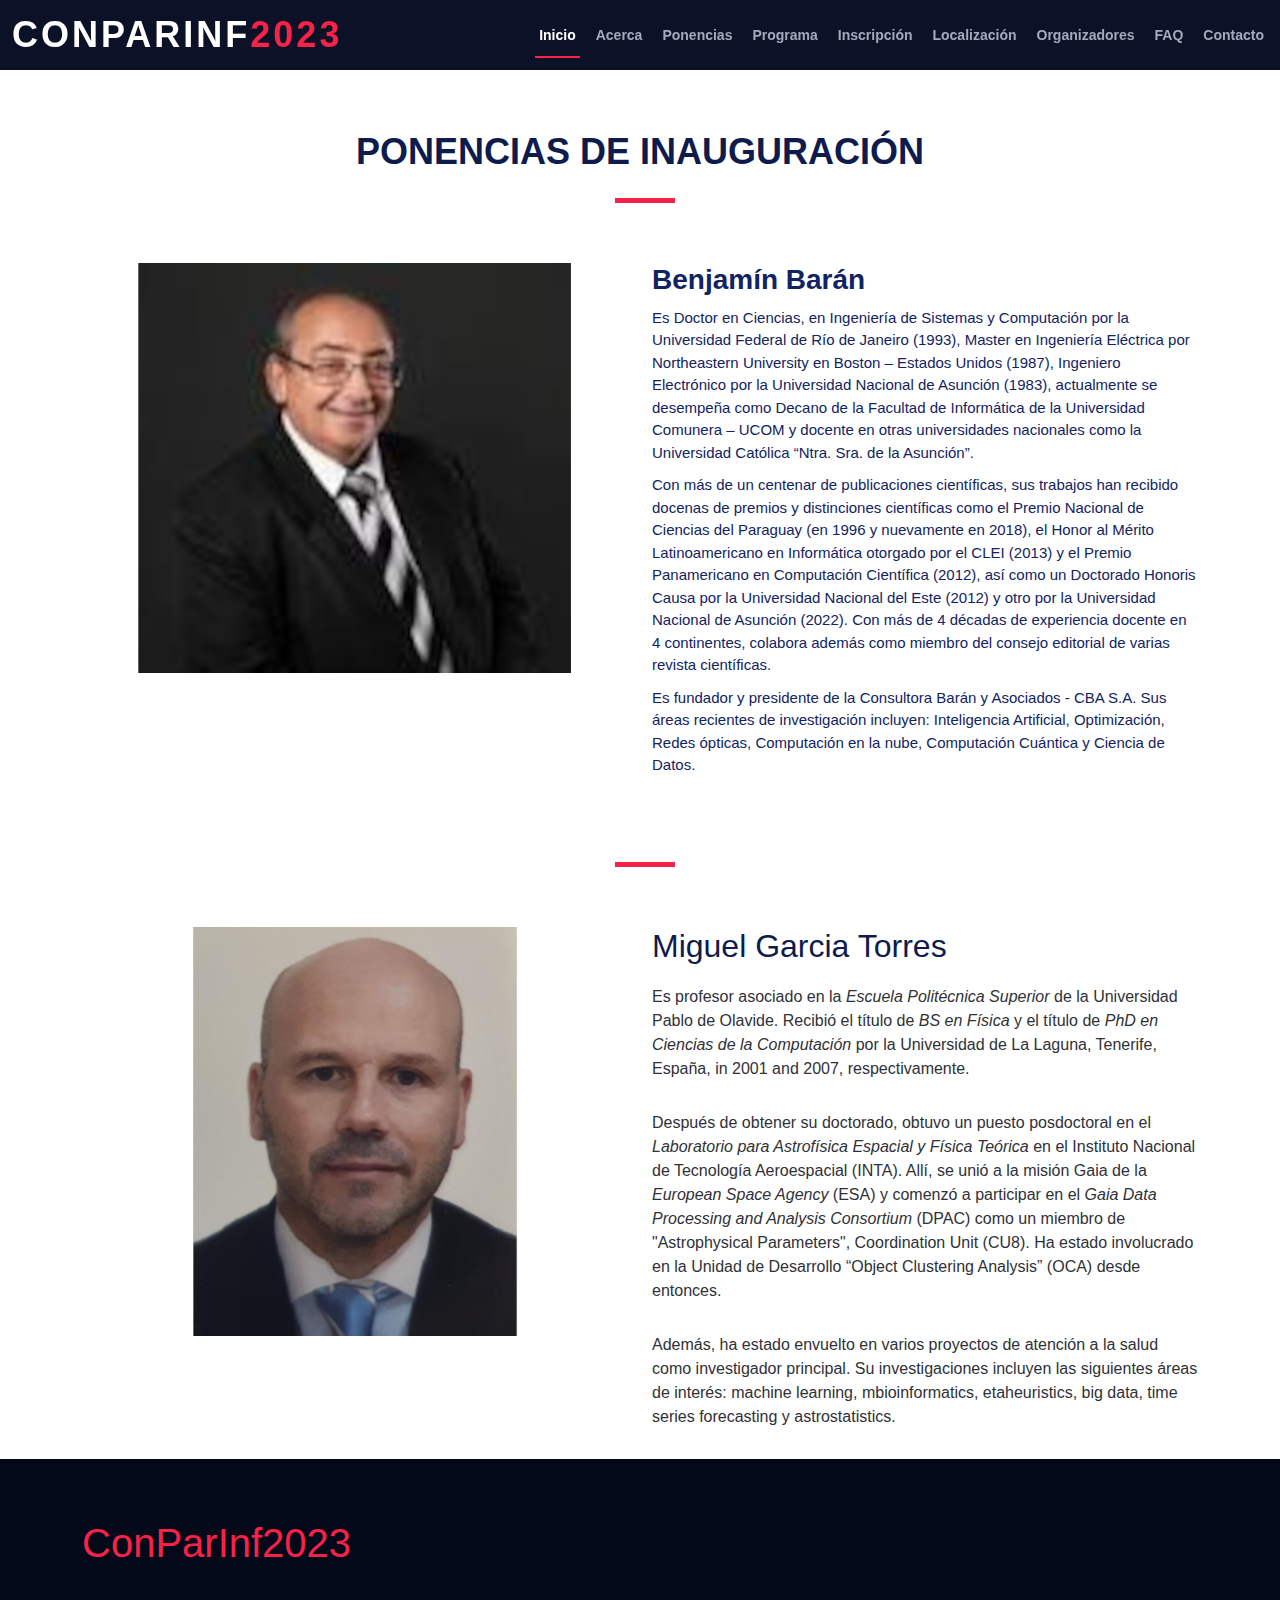
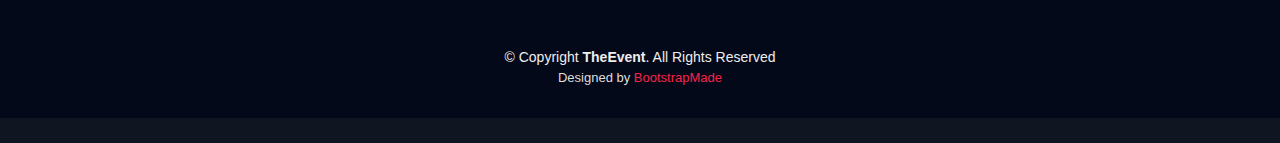
==== commit 21cf4d17: "Se habilita detalle de PONENCIAS" ====
--- a/speaker-details.html
+++ b/speaker-details.html
@@ -93,13 +93,21 @@
 
         <div class="row">
           <div class="col-md-6">
-            <img src="assets/img/speakers/2.jpg" alt="Speaker 1" class="img-fluid">
+            <img src="assets/img/speakers/2.jpg" alt="Speaker 2" class="img-fluid">
           </div>
 
           <div class="col-md-6">
             <div class="details">
               <h2>Miguel Garcia Torres</h2>             
-              <p>Se licenció en Física y se doctoró en Informática por la Universidad de La Laguna, Tenerife, España, en 2001 y 2007, respectivamente. Actualmente es profesor en la Escuela Politécnica Superior de la Universidad Pablo de Olavide, Sevilla. Sus intereses de investigación incluyen la minería de datos, el aprendizaje automático, la reducción de datos, la bioinformática y la astro estadística. Ha publicado más de 80 obras entre articulos cientificos, capitulos de libros, ponencias en actas y libros.</p>
+              <p>Es profesor asociado en la <i>Escuela Politécnica Superior</i> de la Universidad Pablo de Olavide.
+Recibió el título de <i>BS en Física</i> y el título de <i>PhD en Ciencias de la Computación</i> por la Universidad de La Laguna,
+Tenerife, España, in 2001 and 2007, respectivamente.</p>
+		
+		<p>Después de obtener su doctorado, obtuvo un puesto posdoctoral en el <i>Laboratorio para Astrofísica Espacial y Física Teórica</i> en el Instituto Nacional de Tecnología Aeroespacial (INTA). Allí, se unió a la misión Gaia de la <i>European Space Agency</i> (ESA) y comenzó a participar en el <i>Gaia Data Processing and Analysis Consortium</i> (DPAC) como un miembro de "Astrophysical Parameters", 		Coordination Unit (CU8). Ha estado involucrado en la Unidad de Desarrollo “Object Clustering Analysis” (OCA) desde entonces.</p>
+		 
+		 <p>Además, ha estado envuelto
+en varios proyectos de atención a la salud como investigador principal. Su investigaciones incluyen las siguientes áreas de interés:
+machine learning, mbioinformatics, etaheuristics, big data, time series forecasting y astrostatistics.</p>
             </div>
           </div>
 
@@ -108,13 +116,14 @@
 
     </section>
 
+<!--
     <section id="speakers-details3">
       <div class="container">
         <div class="section-header">s          
         </div>
       </div>
     </section>
-
+-->
   </main>
   <footer id="footer">
     <div class="footer-top">
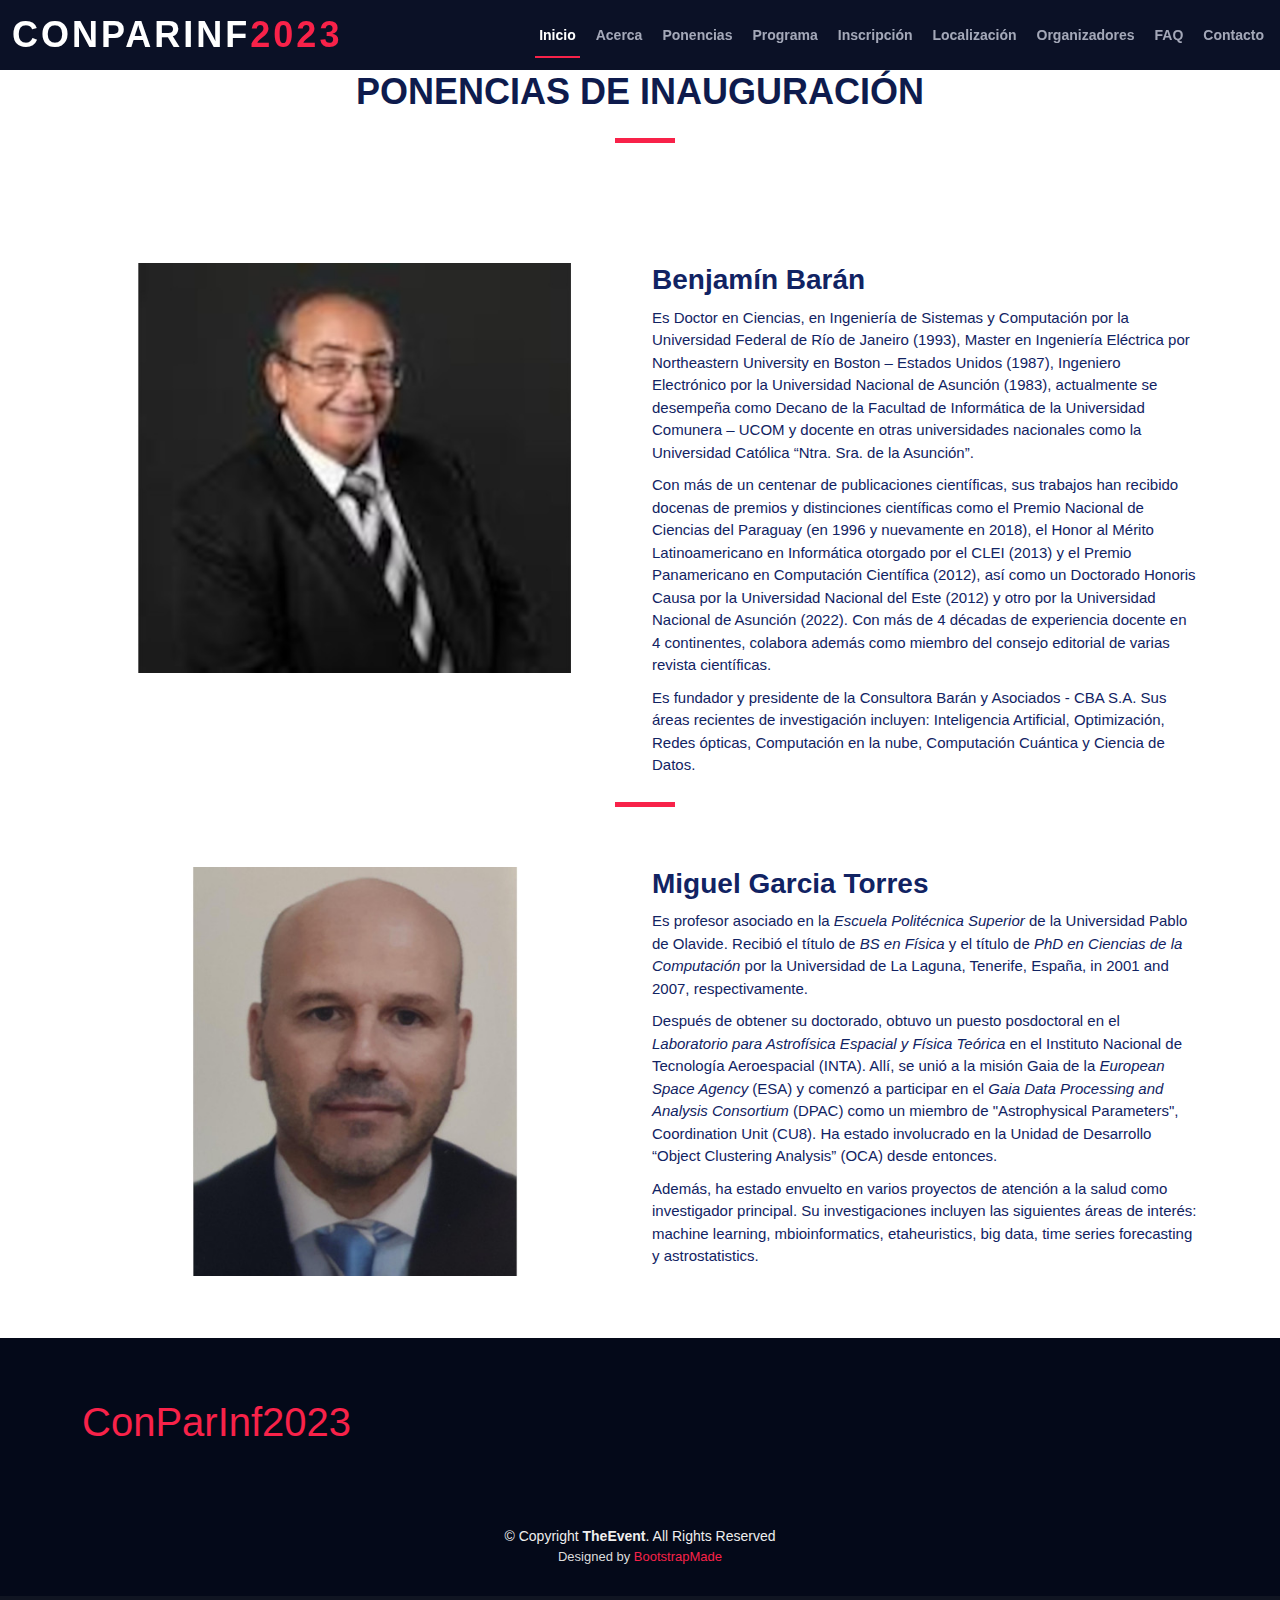
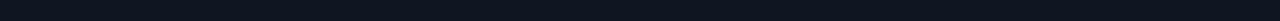
==== commit 0700e3dc: "Se ajusta estilo de PONENCIAS" ====
--- a/speaker-details.html
+++ b/speaker-details.html
@@ -57,19 +57,19 @@
   </header>
 
   <main id="main" class="main-page">
-
-    <section id="speakers-details">
-      <div class="container">
-        <div class="section-header">
+<div class="section-header">
           <h2>Ponencias de Inauguración</h2>
         </div>
+<div id="speakers-details">        
+    <section id="speakers-details1">
+      <div class="container">        
       
         <div class="row">
           <div class="col-md-6">
             <img src="assets/img/speakers/1.jpg" alt="Speaker 1" class="img-fluid">
           </div>
           <div class="col-md-6">
-            <div class="details">
+            <div class="speaker details">
               <h2>Benjam&iacute;n Bar&aacute;n</h2>              
               <p>Es Doctor en Ciencias, en Ingeniería de Sistemas y Computación por la Universidad Federal de Río de Janeiro (1993), Master en Ingeniería Eléctrica por Northeastern University en Boston – Estados Unidos (1987), Ingeniero Electrónico por la Universidad Nacional de Asunción (1983), actualmente se desempeña como Decano de la Facultad de Informática de la Universidad Comunera – UCOM y docente en otras universidades nacionales como la Universidad Católica “Ntra. Sra. de la Asunción”.</p>
               
@@ -87,9 +87,7 @@
 
     <section id="speakers-details2">
       <div class="container">
-        <div class="section-header">
-
-        </div>
+        <div class="section-header"></div>
 
         <div class="row">
           <div class="col-md-6">
@@ -97,7 +95,7 @@
           </div>
 
           <div class="col-md-6">
-            <div class="details">
+            <div class="speaker details">
               <h2>Miguel Garcia Torres</h2>             
               <p>Es profesor asociado en la <i>Escuela Politécnica Superior</i> de la Universidad Pablo de Olavide.
 Recibió el título de <i>BS en Física</i> y el título de <i>PhD en Ciencias de la Computación</i> por la Universidad de La Laguna,
@@ -115,7 +113,7 @@
       </div>
 
     </section>
-
+</div>
 <!--
     <section id="speakers-details3">
       <div class="container">
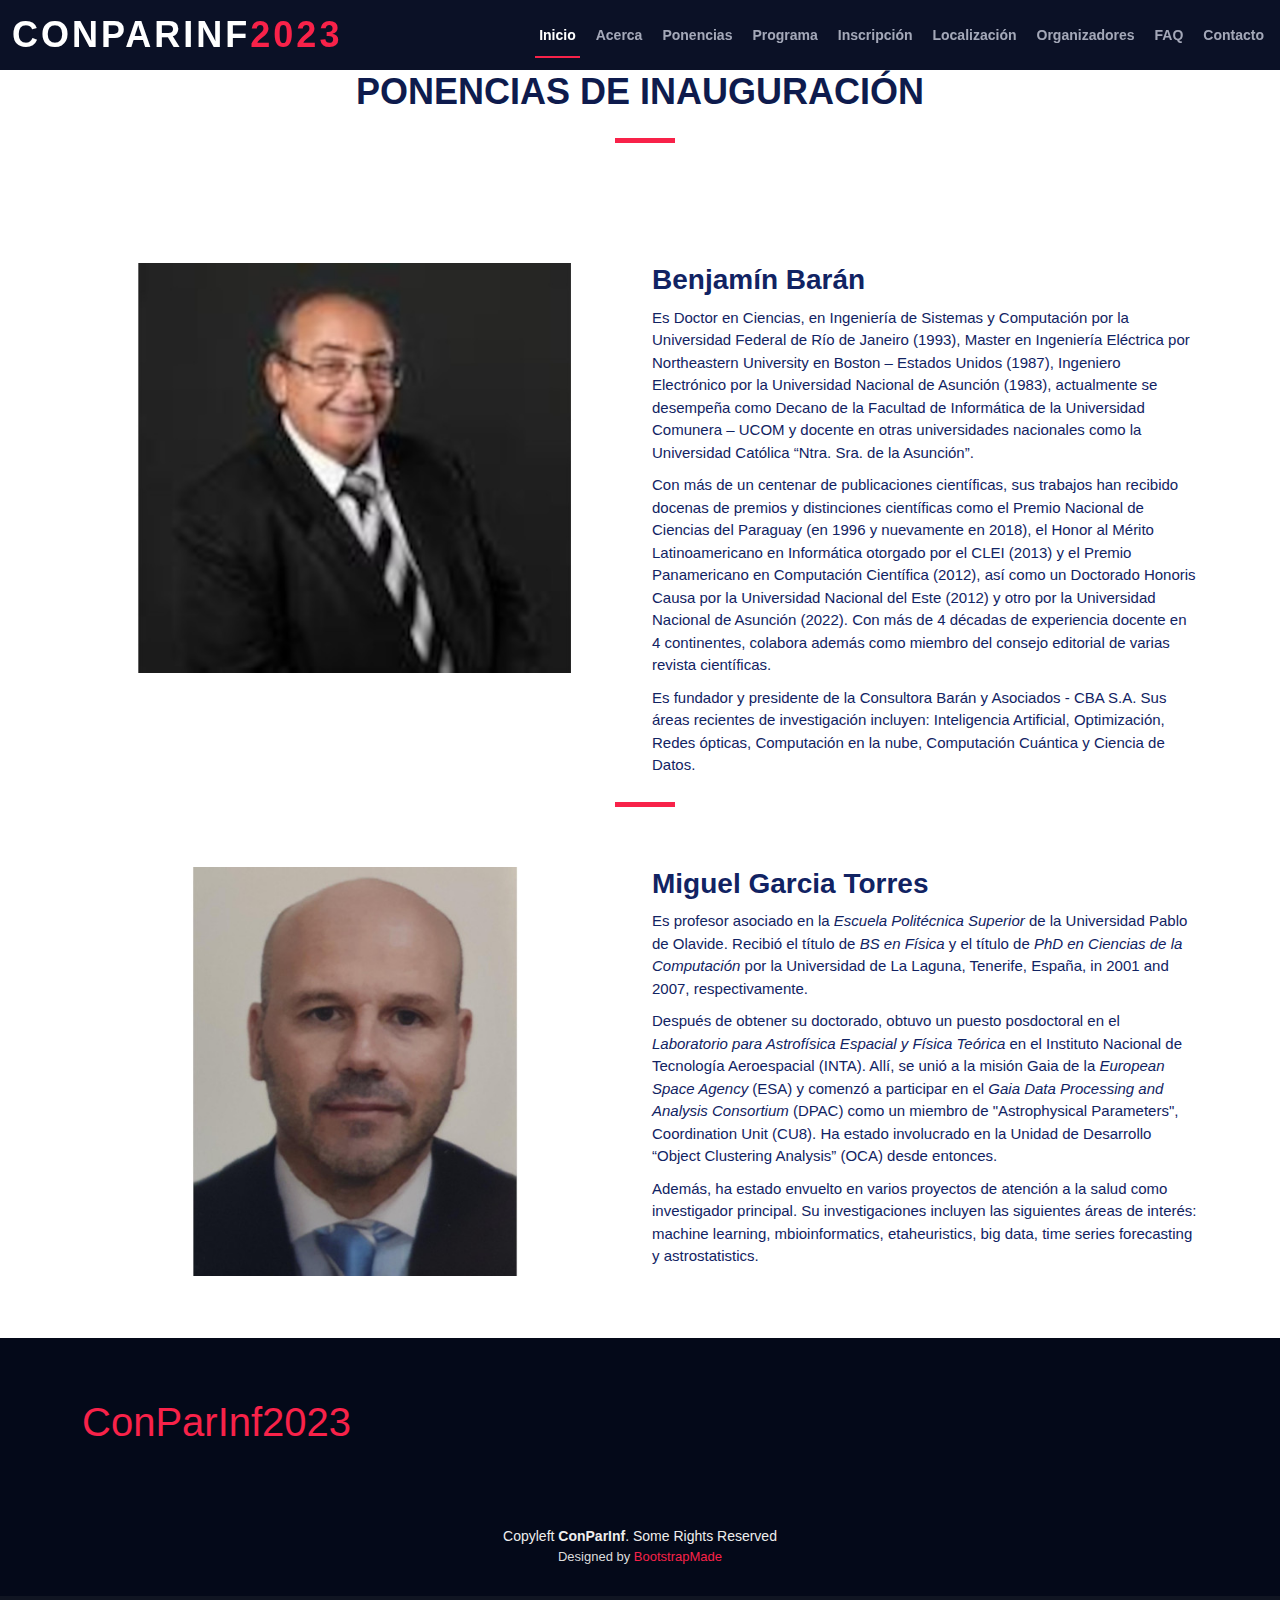
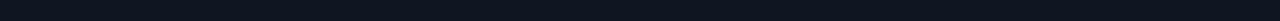
==== commit 51176aff: "Ajuste derechos" ====
--- a/speaker-details.html
+++ b/speaker-details.html
@@ -137,7 +137,7 @@
 
     <div class="container">
       <div class="copyright">
-        &copy; Copyright <strong>TheEvent</strong>. All Rights Reserved
+        Copyleft <strong>ConParInf</strong>. Some Rights Reserved
       </div>
       <div class="credits">
         <!--
